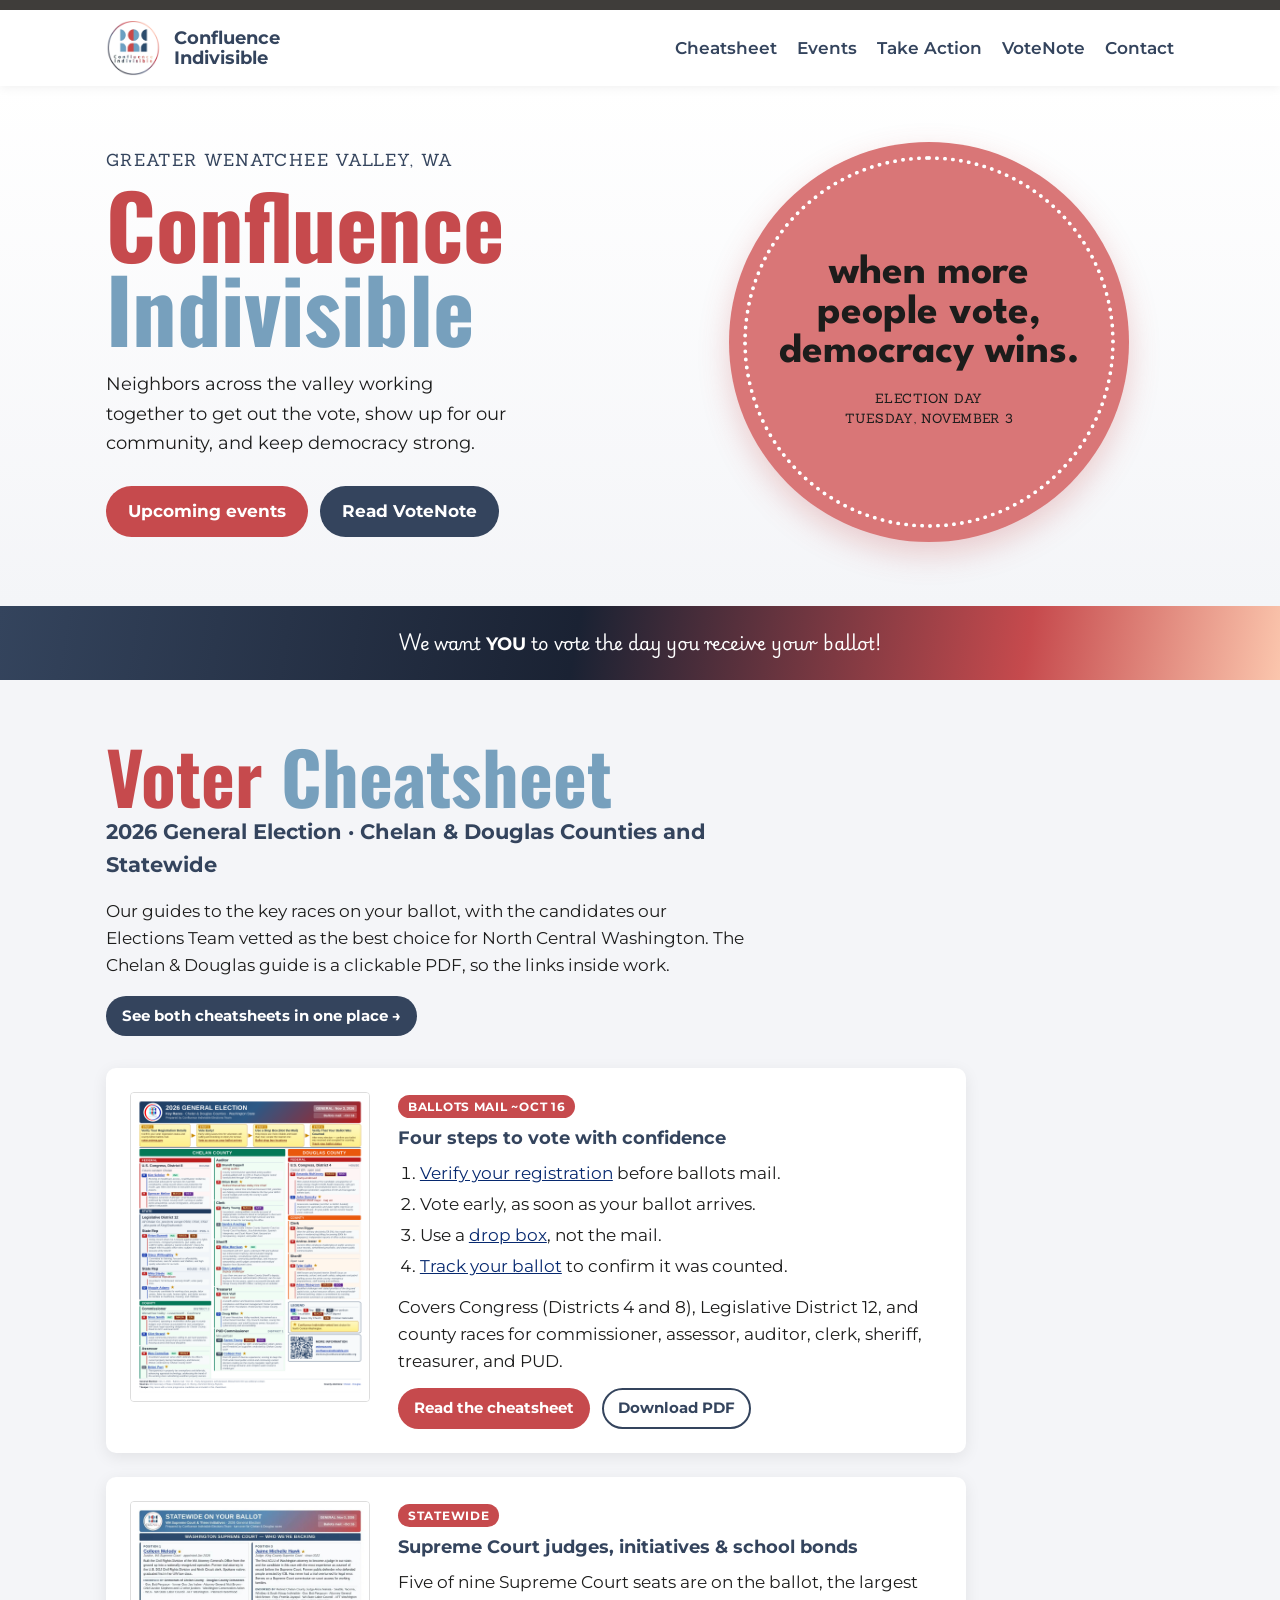
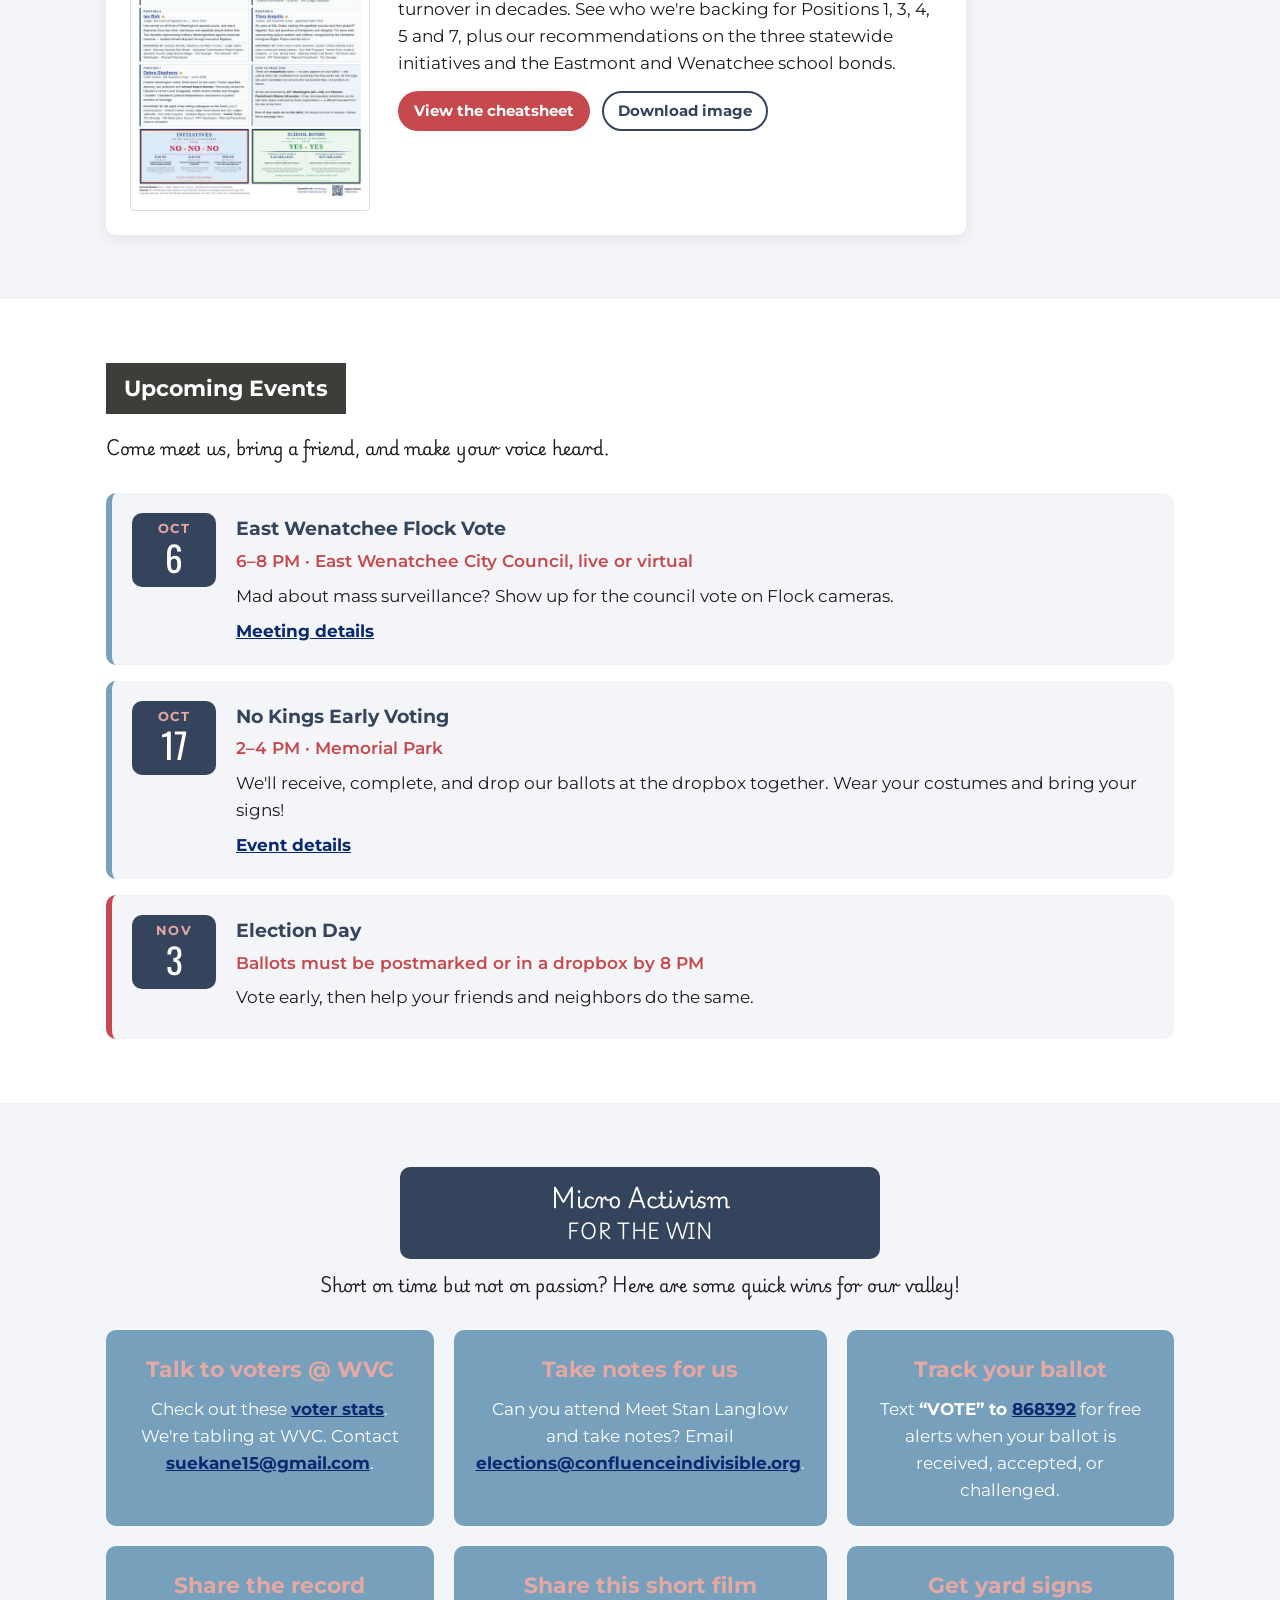
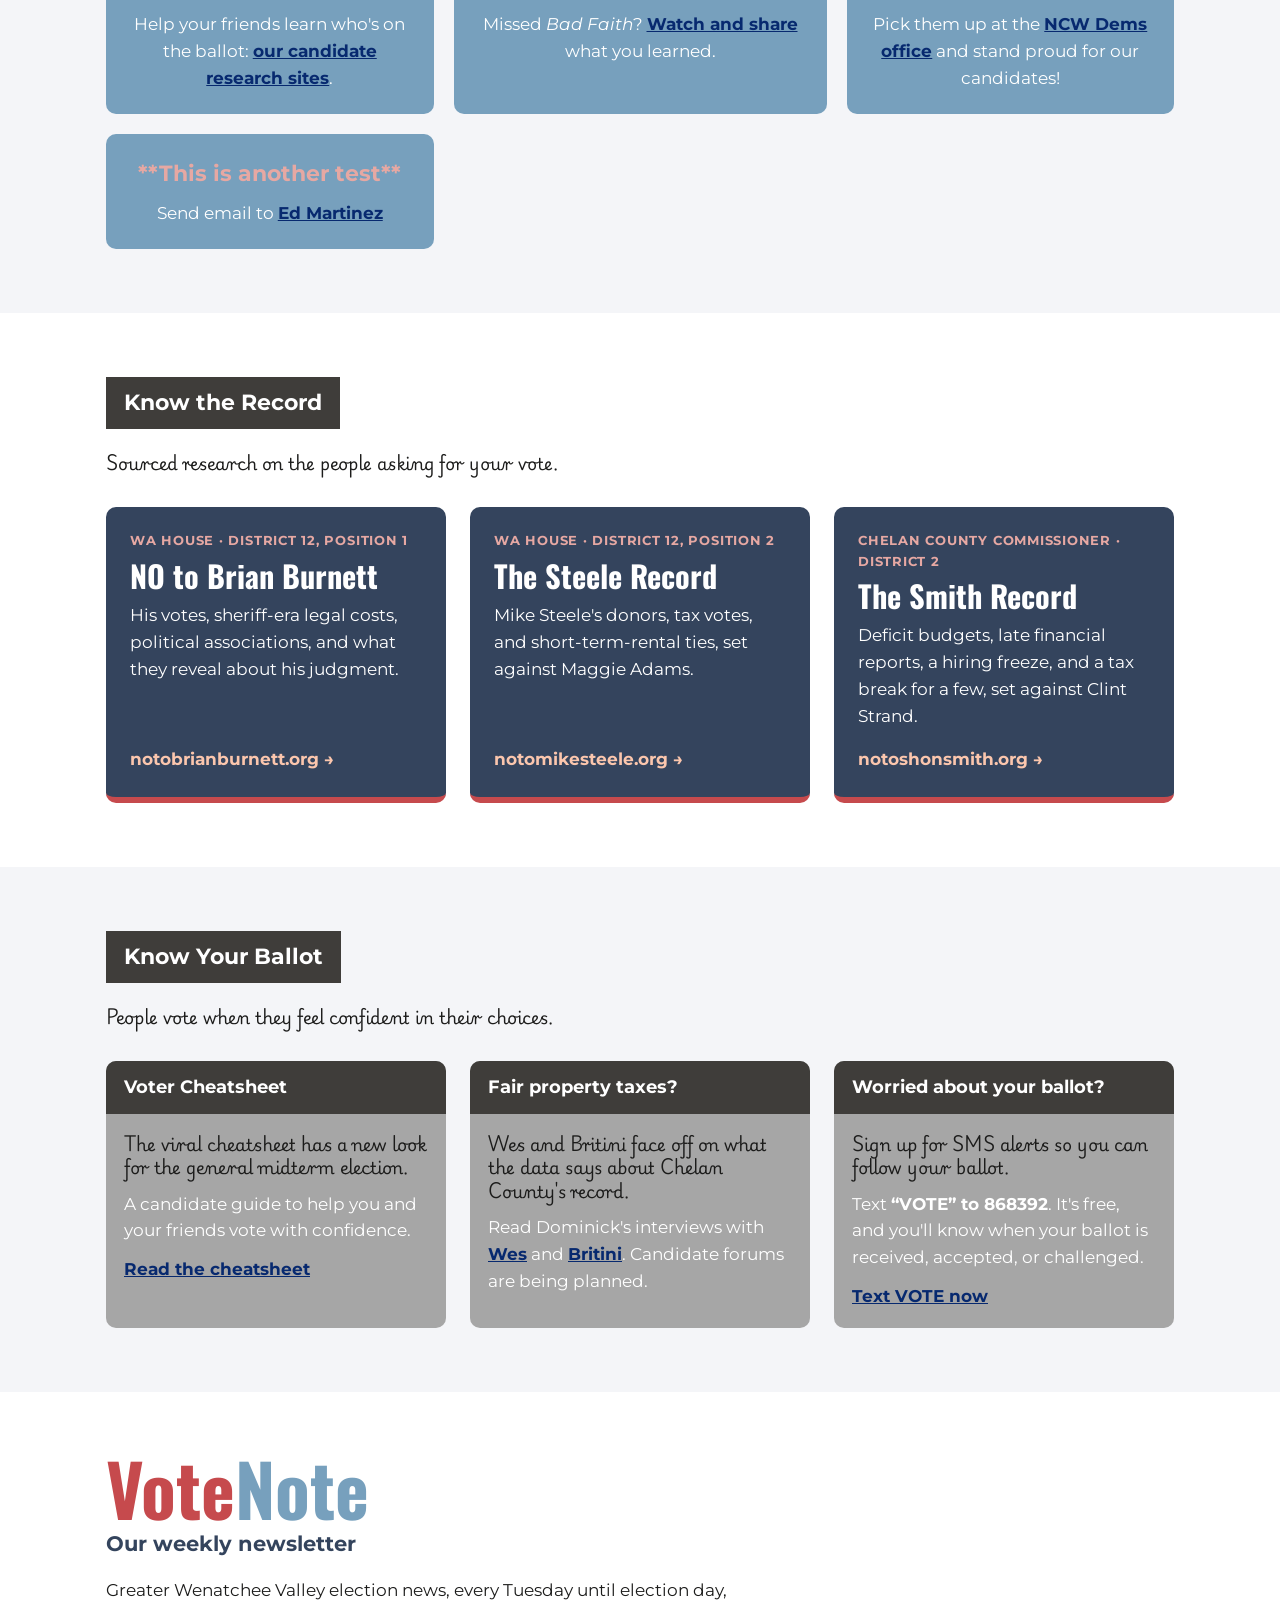
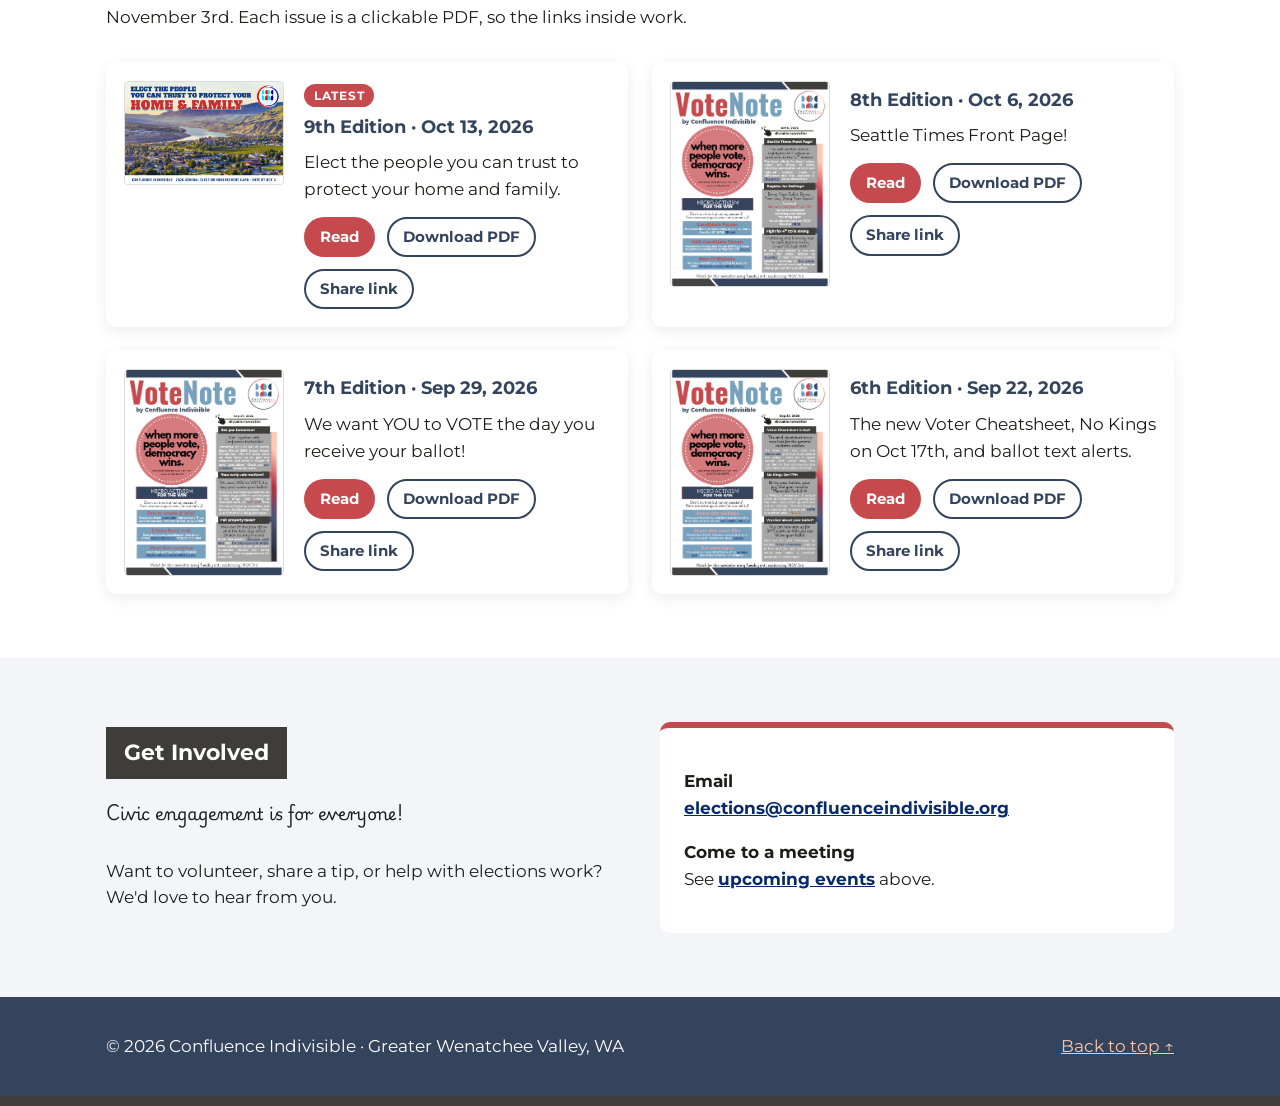
==== index.html @ d2656011 "Admin: update Micro Activism tiles" ====
<!doctype html>
<html lang="en">
<head>
  <meta charset="utf-8">
  <meta name="viewport" content="width=device-width, initial-scale=1">
  <title>Confluence Indivisible | Greater Wenatchee Valley</title>
  <meta name="description" content="Confluence Indivisible: neighbors in the Greater Wenatchee Valley organizing for democracy. Events, quick actions, and the VoteNote newsletter.">
  <link rel="canonical" href="https://confluenceindivisible.org/">
  <meta property="og:type" content="website">
  <meta property="og:site_name" content="Confluence Indivisible">
  <meta property="og:title" content="Confluence Indivisible | Greater Wenatchee Valley">
  <meta property="og:description" content="Neighbors in the Greater Wenatchee Valley organizing for democracy. Events, quick actions, the Voter Cheatsheet, and the VoteNote newsletter.">
  <meta property="og:url" content="https://confluenceindivisible.org/">
  <meta property="og:image" content="https://confluenceindivisible.org/images/og-votenote-edition-9.jpg">
  <meta property="og:image:width" content="1200">
  <meta property="og:image:height" content="630">
  <meta name="twitter:card" content="summary_large_image">
  <link rel="icon" type="image/png" href="images/logo.png">
  <link rel="preconnect" href="https://fonts.googleapis.com">
  <link rel="preconnect" href="https://fonts.gstatic.com" crossorigin>
  <link href="https://fonts.googleapis.com/css2?family=League+Spartan:wght@700&family=Montserrat:wght@400;600;700&family=Oswald:wght@700&family=Playwrite+US+Modern&family=Sanchez&display=swap" rel="stylesheet">
  <link rel="stylesheet" href="css/styles.css">
</head>
<body>
  <a class="skip-link" href="#main">Skip to content</a>

  <header class="site-header">
    <div class="container">
      <a class="brand" href="#top">
        <img src="images/logo.png" alt="Confluence Indivisible logo">
        <span>Confluence<br>Indivisible</span>
      </a>
      <nav class="nav" aria-label="Main">
        <a href="#cheatsheet">Cheatsheet</a>
        <a href="#events">Events</a>
        <a href="#act">Take Action</a>
        <a href="#votenote">VoteNote</a>
        <a href="#contact">Contact</a>
      </nav>
    </div>
  </header>

  <main id="main">
    <!-- Hero -->
    <section class="hero" id="top">
      <div class="container">
        <div>
          <p class="eyebrow">Greater Wenatchee Valley, WA</p>
          <h1 class="org-name"><span class="r">Confluence</span> <span class="b">Indivisible</span></h1>
          <p class="lede">Neighbors across the valley working together to get out the vote, show up for our community, and keep democracy strong.</p>
          <div class="btn-row">
            <a class="btn btn-primary" href="#events">Upcoming events</a>
            <a class="btn btn-secondary" href="#votenote">Read VoteNote</a>
          </div>
        </div>
        <div class="slogan">
          <p>when more people vote, democracy wins.</p>
          <small>Election day<br>Tuesday, November 3</small>
        </div>
      </div>
    </section>

    <div class="band">
      <div class="container">We want <strong>YOU</strong> to vote the day you receive your ballot!</div>
    </div>

    <!-- Voter cheatsheet -->
    <section class="cheatsheet alt" id="cheatsheet">
      <div class="container">
        <div class="newsletter-head">
          <p class="wordmark"><span class="r">Voter</span> <span class="b">Cheatsheet</span></p>
          <p class="byline">2026 General Election · Chelan &amp; Douglas Counties and Statewide</p>
          <p>Our guides to the key races on your ballot, with the candidates our Elections Team vetted as the best choice for North Central Washington. The Chelan &amp; Douglas guide is a clickable PDF, so the links inside work.</p>
          <p><a class="btn btn-secondary btn-sm" href="cheatsheets/index.html">See both cheatsheets in one place &rarr;</a></p>
        </div>
        <div class="issue cheatsheet-card">
          <a href="cheatsheets/index.html#chelan-douglas">
            <img src="images/2026-general-election-cheatsheet.png" alt="2026 General Election cheatsheet for Chelan and Douglas counties">
          </a>
          <div class="issue-body">
            <span class="tag">Ballots mail ~Oct 16</span>
            <h3>Four steps to vote with confidence</h3>
            <ol class="steps">
              <li><a href="https://voter.votewa.gov/">Verify your registration</a> before ballots mail.</li>
              <li>Vote early, as soon as your ballot arrives.</li>
              <li>Use a <a href="https://www.co.chelan.wa.us/elections/pages/ballot-drop-box-locations">drop box</a>, not the mail.</li>
              <li><a href="https://voter.votewa.gov/portal2023/login.aspx">Track your ballot</a> to confirm it was counted.</li>
            </ol>
            <p>Covers Congress (Districts 4 and 8), Legislative District 12, and county races for commissioner, assessor, auditor, clerk, sheriff, treasurer, and PUD.</p>
            <div class="btn-row">
              <a class="btn btn-primary btn-sm" href="cheatsheets/index.html#chelan-douglas">Read the cheatsheet</a>
              <a class="btn btn-outline btn-sm" href="guides/2026-general-election-cheatsheet.pdf" download>Download PDF</a>
            </div>
          </div>
        </div>

        <div class="issue cheatsheet-card">
          <a href="cheatsheets/index.html#statewide">
            <img src="images/2026-general-election-judges-initiatives.jpg" alt="Statewide on your ballot: Washington Supreme Court candidates, three initiatives, and school bonds" loading="lazy">
          </a>
          <div class="issue-body">
            <span class="tag">Statewide</span>
            <h3>Supreme Court judges, initiatives &amp; school bonds</h3>
            <p>Five of nine Supreme Court seats are on the ballot, the largest turnover in decades. See who we're backing for Positions 1, 3, 4, 5 and 7, plus our recommendations on the three statewide initiatives and the Eastmont and Wenatchee school bonds.</p>
            <div class="btn-row">
              <a class="btn btn-primary btn-sm" href="cheatsheets/index.html#statewide">View the cheatsheet</a>
              <a class="btn btn-outline btn-sm" href="images/2026-general-election-judges-initiatives.jpg" download>Download image</a>
            </div>
          </div>
        </div>
      </div>
    </section>

    <!-- Events -->
    <section id="events">
      <div class="container">
        <h2 class="section-title">Upcoming Events</h2>
        <p class="section-intro">Come meet us, bring a friend, and make your voice heard.</p>
        <ul class="events">
          <!-- EVENTS:START (managed by /admin/) -->
          <li data-date="2026-10-06" class="event">
            <div class="date"><span>Oct</span>6</div>
            <div>
              <h3>East Wenatchee Flock Vote</h3>
              <p class="meta">6–8 PM · East Wenatchee City Council, live or virtual</p>
              <p>Mad about mass surveillance? Show up for the council vote on Flock cameras.</p>
              <a href="https://www.eastwenatcheewa.gov/Calendar.aspx?EID=900">Meeting details</a>
            </div>
          </li>
          <li data-date="2026-10-17" class="event">
            <div class="date"><span>Oct</span>17</div>
            <div>
              <h3>No Kings Early Voting</h3>
              <p class="meta">2–4 PM · Memorial Park</p>
              <p>We'll receive, complete, and drop our ballots at the dropbox together. Wear your costumes and bring your signs!</p>
              <a href="https://www.facebook.com/share/1CDAgNomL8/">Event details</a>
            </div>
          </li>
          <li data-date="2026-11-03" class="event highlight">
            <div class="date"><span>Nov</span>3</div>
            <div>
              <h3>Election Day</h3>
              <p class="meta">Ballots must be postmarked or in a dropbox by 8 PM</p>
              <p>Vote early, then help your friends and neighbors do the same.</p>
            </div>
          </li>
          <!-- EVENTS:END -->
        </ul>
      </div>
    </section>

    <!-- Take action -->
    <section class="micro" id="act">
      <div class="container">
        <div class="micro-head">
          <h2>Micro Activism <span>FOR THE WIN</span></h2>
        </div>
        <p class="section-intro">Short on time but not on passion? Here are some quick wins for our valley!</p>
        <div class="tiles">
          <!-- TILES:START (managed by /admin/) -->
          <div class="tile">
            <h3>Talk to voters @ WVC</h3>
            <p>Check out these <a href="https://www.facebook.com/share/p/19bA4Zg5aV/">voter stats</a>. We're tabling at WVC. Contact <a href="mailto:suekane15@gmail.com">suekane15@gmail.com</a>.</p>
          </div>
          <div class="tile">
            <h3>Take notes for us</h3>
            <p>Can you attend Meet Stan Langlow and take notes? Email <a href="mailto:elections@confluenceindivisible.org">elections@confluenceindivisible.org</a>.</p>
          </div>
          <div class="tile">
            <h3>Track your ballot</h3>
            <p>Text <strong>“VOTE” to <a href="sms:868392?body=VOTE">868392</a></strong> for free alerts when your ballot is received, accepted, or challenged.</p>
          </div>
          <div class="tile">
            <h3>Share the record</h3>
            <p>Help your friends learn who's on the ballot: <a href="#records">our candidate research sites</a>.</p>
          </div>
          <div class="tile">
            <h3>Share this short film</h3>
            <p>Missed <em>Bad Faith</em>? <a href="https://youtu.be/Y_2vb-5qjYc">Watch and share</a> what you learned.</p>
          </div>
          <div class="tile">
            <h3>Get yard signs</h3>
            <p>Pick them up at the <a href="https://maps.app.goo.gl/dToKLLHF942YoyGn6">NCW Dems office</a> and stand proud for our candidates!</p>
          </div>
          <div class="tile">
            <h3>**This is another test**</h3>
            <p>Send email to <a href="mailto:edmar1960@gmail.com">Ed Martinez</a></p>
          </div>
          <!-- TILES:END -->
        </div>
      </div>
    </section>

    <!-- Candidate records -->
    <section id="records">
      <div class="container">
        <h2 class="section-title">Know the Record</h2>
        <p class="section-intro">Sourced research on the people asking for your vote.</p>
        <div class="records">
          <a class="record" href="https://notobrianburnett.org/">
            <span class="race">WA House · District 12, Position 1</span>
            <h3>NO to Brian Burnett</h3>
            <p>His votes, sheriff-era legal costs, political associations, and what they reveal about his judgment.</p>
            <span class="url">notobrianburnett.org →</span>
          </a>
          <a class="record" href="https://notomikesteele.org/">
            <span class="race">WA House · District 12, Position 2</span>
            <h3>The Steele Record</h3>
            <p>Mike Steele's donors, tax votes, and short-term-rental ties, set against Maggie Adams.</p>
            <span class="url">notomikesteele.org →</span>
          </a>
          <a class="record" href="https://notoshonsmith.org/">
            <span class="race">Chelan County Commissioner · District 2</span>
            <h3>The Smith Record</h3>
            <p>Deficit budgets, late financial reports, a hiring freeze, and a tax break for a few, set against Clint Strand.</p>
            <span class="url">notoshonsmith.org →</span>
          </a>
        </div>
      </div>
    </section>

    <!-- Voter resources -->
    <section id="resources" class="alt">
      <div class="container">
        <h2 class="section-title">Know Your Ballot</h2>
        <p class="section-intro">People vote when they feel confident in their choices.</p>
        <div class="cards">
          <article class="card">
            <h3>Voter Cheatsheet</h3>
            <div class="card-body">
              <p class="card-lead">The viral cheatsheet has a new look for the general midterm election.</p>
              <p>A candidate guide to help you and your friends vote with confidence.</p>
              <a href="#cheatsheet">Read the cheatsheet</a>
            </div>
          </article>
          <article class="card">
            <h3>Fair property taxes?</h3>
            <div class="card-body">
              <p class="card-lead">Wes and Britini face off on what the data says about Chelan County's record.</p>
              <p>Read Dominick's interviews with <a href="https://dominickb.substack.com/p/chelan-county-assessor-wes-cornelius">Wes</a> and <a href="https://dominickb.substack.com/p/britini-port-wants-the-rich-to-pay">Britini</a>. Candidate forums are being planned.</p>
            </div>
          </article>
          <article class="card">
            <h3>Worried about your ballot?</h3>
            <div class="card-body">
              <p class="card-lead">Sign up for SMS alerts so you can follow your ballot.</p>
              <p>Text <strong>“VOTE” to 868392</strong>. It's free, and you'll know when your ballot is received, accepted, or challenged.</p>
              <a href="sms:868392?body=VOTE">Text VOTE now</a>
            </div>
          </article>
        </div>
      </div>
    </section>

    <!-- VoteNote newsletter -->
    <section class="newsletter" id="votenote">
      <div class="container">
        <div class="newsletter-head">
          <div>
            <p class="wordmark"><span class="r">Vote</span><span class="b">Note</span></p>
            <p class="byline">Our weekly newsletter</p>
            <p>Greater Wenatchee Valley election news, every Tuesday until election day, November 3rd. Each issue is a clickable PDF, so the links inside work.</p>
          </div>
        </div>
        <ul class="issues">
          <!-- ISSUES:START (managed by /admin/) -->
          <li class="issue">
            <a href="newsletters/votenote-edition-9.pdf" target="_blank" rel="noopener">
              <img src="images/votenote-edition-9.png" alt="VoteNote 9th edition cover" loading="lazy">
            </a>
            <div class="issue-body">
              <span class="tag">Latest</span>
              <h3>9th Edition · Oct 13, 2026</h3>
              <p>Elect the people you can trust to protect your home and family.</p>
              <div class="btn-row">
                <a class="btn btn-primary btn-sm" href="newsletters/votenote-edition-9.pdf" target="_blank" rel="noopener">Read</a>
                <a class="btn btn-outline btn-sm" href="newsletters/votenote-edition-9.pdf" download>Download PDF</a>
                <a class="btn btn-outline btn-sm" href="share/votenote-9.html" title="Right-click and copy this link to share on Facebook">Share link</a>
              </div>
            </div>
          </li>
          <li class="issue">
            <a href="newsletters/votenote-edition-8.pdf" target="_blank" rel="noopener">
              <img src="images/votenote-edition-8.png" alt="VoteNote 8th edition cover" loading="lazy">
            </a>
            <div class="issue-body">
              <h3>8th Edition · Oct 6, 2026</h3>
              <p>Seattle Times Front Page!</p>
              <div class="btn-row">
                <a class="btn btn-primary btn-sm" href="newsletters/votenote-edition-8.pdf" target="_blank" rel="noopener">Read</a>
                <a class="btn btn-outline btn-sm" href="newsletters/votenote-edition-8.pdf" download>Download PDF</a>
                <a class="btn btn-outline btn-sm" href="share/votenote-8.html" title="Right-click and copy this link to share on Facebook">Share link</a>
              </div>
            </div>
          </li>
          <li class="issue">
            <a href="newsletters/votenote-edition-7.pdf" target="_blank" rel="noopener">
              <img src="images/votenote-edition-7.png" alt="VoteNote 7th edition cover" loading="lazy">
            </a>
            <div class="issue-body">
              <h3>7th Edition · Sep 29, 2026</h3>
              <p>We want YOU to VOTE the day you receive your ballot!</p>
              <div class="btn-row">
                <a class="btn btn-primary btn-sm" href="newsletters/votenote-edition-7.pdf" target="_blank" rel="noopener">Read</a>
                <a class="btn btn-outline btn-sm" href="newsletters/votenote-edition-7.pdf" download>Download PDF</a>
                <a class="btn btn-outline btn-sm" href="share/votenote-7.html" title="Right-click and copy this link to share on Facebook">Share link</a>
              </div>
            </div>
          </li>
          <li class="issue">
            <a href="newsletters/votenote-edition-6.pdf" target="_blank" rel="noopener">
              <img src="images/votenote-edition-6.png" alt="VoteNote 6th edition cover" loading="lazy">
            </a>
            <div class="issue-body">
              <h3>6th Edition · Sep 22, 2026</h3>
              <p>The new Voter Cheatsheet, No Kings on Oct 17th, and ballot text alerts.</p>
              <div class="btn-row">
                <a class="btn btn-primary btn-sm" href="newsletters/votenote-edition-6.pdf" target="_blank" rel="noopener">Read</a>
                <a class="btn btn-outline btn-sm" href="newsletters/votenote-edition-6.pdf" download>Download PDF</a>
                <a class="btn btn-outline btn-sm" href="share/votenote-6.html" title="Right-click and copy this link to share on Facebook">Share link</a>
              </div>
            </div>
          </li>
<!-- ISSUES:END -->
        </ul>
      </div>
    </section>

    <!-- Contact -->
    <section id="contact" class="alt">
      <div class="container contact">
        <div>
          <h2 class="section-title">Get Involved</h2>
          <p class="section-intro">Civic engagement is for everyone!</p>
          <p>Want to volunteer, share a tip, or help with elections work? We'd love to hear from you.</p>
        </div>
        <div class="contact-box">
          <p><strong>Email</strong><br><a href="mailto:elections@confluenceindivisible.org">elections@confluenceindivisible.org</a></p>
          <p><strong>Come to a meeting</strong><br>See <a href="#events">upcoming events</a> above.</p>
        </div>
      </div>
    </section>
  </main>

  <footer class="site-footer">
    <div class="container">
      <span>&copy; 2026 Confluence Indivisible · Greater Wenatchee Valley, WA</span>
      <a href="#top">Back to top ↑</a>
    </div>
  </footer>
</body>
</html>
---- css/styles.css ----
/* Confluence Indivisible — colors and fonts taken from the VoteNote newsletter */
:root {
  --red: #c64a4d;
  --red-soft: #d97677;
  --blush: #e6a8a3;
  --peach: #fbc6ad;
  --blue: #77a0bd;
  --navy: #34445d;
  --ink: #1c1c1b;
  --charcoal: #3f3d3a;
  --link: #07296f;
  --paper: #ffffff;
  --mist: #f4f5f8;

  --font-display: "Oswald", "Arial Narrow", sans-serif;
  --font-headline: "League Spartan", "Helvetica Neue", Arial, sans-serif;
  --font-body: "Montserrat", "Helvetica Neue", Arial, sans-serif;
  --font-script: "Playwrite US Modern", cursive;

  --max: 1100px;
  --radius: 10px;
}

*, *::before, *::after { box-sizing: border-box; }

html { scroll-behavior: smooth; }

body {
  margin: 0;
  font-family: var(--font-body);
  font-size: 1.05rem;
  line-height: 1.6;
  color: var(--ink);
  background: var(--paper);
}

img { max-width: 100%; display: block; }

a { color: var(--link); }
a:hover { color: var(--red); }

.container {
  width: 100%;
  max-width: var(--max);
  margin: 0 auto;
  padding: 0 16px;
}

.skip-link {
  position: absolute;
  left: -999px;
}
.skip-link:focus {
  left: 16px;
  top: 16px;
  background: var(--paper);
  padding: 8px 12px;
  z-index: 10;
}

/* ---------- Header ---------- */
.site-header {
  background: var(--paper);
  border-top: 10px solid var(--charcoal);
  box-shadow: 0 2px 10px rgb(0 0 0 / 0.06);
  position: sticky;
  top: 0;
  z-index: 5;
}

.site-header .container {
  display: flex;
  align-items: center;
  justify-content: space-between;
  gap: 16px;
  padding-top: 10px;
  padding-bottom: 10px;
}

.brand {
  display: flex;
  align-items: center;
  gap: 12px;
  text-decoration: none;
  color: var(--navy);
  font-weight: 700;
  font-size: 1.15rem;
  line-height: 1.1;
}
.brand img { width: 56px; height: 56px; }

.nav {
  display: flex;
  flex-wrap: wrap;
  gap: 4px 20px;
}
.nav a {
  color: var(--navy);
  text-decoration: none;
  font-weight: 600;
}
.nav a:hover { color: var(--red); }

/* ---------- Hero ---------- */
.hero {
  padding: 56px 0 64px;
  background:
    linear-gradient(180deg, var(--paper) 0%, var(--mist) 100%);
}

.hero .container {
  display: grid;
  grid-template-columns: 1.1fr 1fr;
  gap: 40px;
  align-items: center;
}

.eyebrow {
  font-family: "Sanchez", Georgia, serif;
  text-transform: uppercase;
  letter-spacing: 0.08em;
  color: var(--navy);
  margin: 0 0 8px;
}

.org-name {
  font-family: var(--font-display);
  font-weight: 700;
  font-size: clamp(3rem, 8vw, 5.5rem);
  line-height: 0.95;
  margin: 0 0 20px;
}
.org-name span { display: block; }

.r { color: var(--red); }
.b { color: var(--blue); }

.wordmark {
  font-family: var(--font-display);
  font-weight: 700;
  font-size: clamp(3rem, 8vw, 4.5rem);
  line-height: 0.9;
  margin: 0;
}

.byline {
  color: var(--navy);
  font-weight: 700;
  font-size: 1.3rem;
  margin: 6px 0 12px;
}

.lede {
  font-size: 1.15rem;
  max-width: 34ch;
  margin: 0 0 28px;
}

.btn {
  display: inline-block;
  padding: 12px 22px;
  border-radius: 999px;
  font-weight: 700;
  text-decoration: none;
  transition: transform 0.15s ease, background 0.15s ease;
}
.btn:hover { transform: translateY(-2px); }
.btn-primary { background: var(--red); color: #fff; }
.btn-primary:hover { background: #a93b3e; color: #fff; }
.btn-secondary { background: var(--navy); color: #fff; }
.btn-secondary:hover { background: #26324a; color: #fff; }
.btn-row { display: flex; flex-wrap: wrap; gap: 12px; }

.slogan {
  justify-self: center;
  width: min(100%, 400px);
  aspect-ratio: 1;
  border-radius: 50%;
  background: var(--red-soft);
  outline: 4px dotted #fff;
  outline-offset: -18px;
  display: flex;
  flex-direction: column;
  align-items: center;
  justify-content: center;
  text-align: center;
  padding: 48px;
  box-shadow: 0 12px 30px rgb(198 74 77 / 0.25);
}
.slogan p {
  font-family: var(--font-headline);
  font-weight: 700;
  font-size: clamp(1.8rem, 5vw, 2.6rem);
  line-height: 0.95;
  margin: 0 0 16px;
  color: var(--ink);
}
.slogan small {
  font-family: "Sanchez", Georgia, serif;
  font-size: 0.8rem;
  letter-spacing: 0.05em;
  text-transform: uppercase;
}

/* ---------- Countdown band ---------- */
.band {
  background: linear-gradient(100deg, var(--navy) 0%, #1a2233 45%, var(--red) 80%, var(--peach) 100%);
  color: #fff;
  padding: 22px 0;
  text-align: center;
  font-family: var(--font-script);
  font-size: 1.1rem;
}
.band strong { font-family: var(--font-body); }

/* ---------- Sections ---------- */
section { padding: 64px 0; }

.section-title {
  display: inline-block;
  background: var(--charcoal);
  color: #fff;
  font-weight: 700;
  font-size: 1.4rem;
  padding: 8px 18px;
  margin: 0 0 8px;
}
.section-intro {
  font-family: var(--font-script);
  margin: 12px 0 32px;
}

.cards {
  display: grid;
  grid-template-columns: repeat(3, 1fr);
  gap: 24px;
}

.card {
  background: #a6a6a6;
  color: #fff;
  border-radius: var(--radius);
  overflow: hidden;
  display: flex;
  flex-direction: column;
}
.card h3 {
  background: var(--charcoal);
  margin: 0;
  padding: 12px 18px;
  font-size: 1.1rem;
}
.card .card-body { padding: 18px; flex: 1; }
.card .card-lead {
  font-family: var(--font-script);
  font-size: 1.05rem;
  line-height: 1.4;
  color: var(--ink);
  margin: 0 0 12px;
}
.card p { margin: 0 0 12px; }
.card a { color: var(--link); font-weight: 700; }

/* Micro activism */
.micro {
  background: var(--mist);
}
.micro-head {
  background: var(--navy);
  color: #fff;
  text-align: center;
  padding: 14px;
  border-radius: var(--radius);
  max-width: 480px;
  margin: 0 auto;
}
.micro-head h2 {
  margin: 0;
  font-weight: 400;
  font-family: var(--font-script);
  font-size: 1.4rem;
}
.micro-head span { display: block; font-weight: 700; font-size: 1.1rem; letter-spacing: 0.04em; }
.micro .section-intro { text-align: center; }

.tile {
  background: var(--blue);
  color: #fff;
  border-radius: var(--radius);
  padding: 22px;
  text-align: center;
}
.tile h3 {
  color: var(--blush);
  margin: 0 0 8px;
  font-size: 1.4rem;
}
.tile p { margin: 0; }
.tile a { color: var(--link); font-weight: 700; }

.tiles {
  display: grid;
  grid-template-columns: repeat(3, 1fr);
  gap: 20px;
}

/* Events */
.events {
  list-style: none;
  margin: 0;
  padding: 0;
  display: grid;
  gap: 16px;
}
.event {
  display: grid;
  grid-template-columns: 84px 1fr;
  gap: 20px;
  align-items: start;
  padding: 20px;
  border-radius: var(--radius);
  background: var(--mist);
  border-left: 6px solid var(--blue);
}
.event.highlight { border-left-color: var(--red); }
.event h3 { margin: 0 0 4px; color: var(--navy); font-size: 1.2rem; }
.event p { margin: 0 0 8px; }
.event .meta { font-weight: 600; color: var(--red); }
.event a { font-weight: 700; }
.date {
  background: var(--navy);
  color: #fff;
  border-radius: var(--radius);
  text-align: center;
  font-family: var(--font-display);
  font-size: 2.2rem;
  line-height: 1;
  padding: 10px 0 12px;
}
.date span {
  display: block;
  font-family: var(--font-body);
  font-size: 0.8rem;
  font-weight: 700;
  letter-spacing: 0.1em;
  text-transform: uppercase;
  margin-bottom: 4px;
  color: var(--blush);
}

.alt { background: var(--mist); }
.alt .contact-box { background: var(--paper); }

/* Candidate records */
.records {
  display: grid;
  grid-template-columns: repeat(3, 1fr);
  gap: 24px;
}
.record {
  display: flex;
  flex-direction: column;
  padding: 24px;
  border-radius: var(--radius);
  background: var(--navy);
  color: #fff;
  text-decoration: none;
  border-bottom: 6px solid var(--red);
  transition: transform 0.15s ease, box-shadow 0.15s ease;
}
.record:hover {
  color: #fff;
  transform: translateY(-3px);
  box-shadow: 0 10px 24px rgb(52 68 93 / 0.3);
}
.record .race {
  font-size: 0.8rem;
  font-weight: 700;
  letter-spacing: 0.06em;
  text-transform: uppercase;
  color: var(--blush);
}
.record h3 {
  font-family: var(--font-display);
  font-size: 1.9rem;
  line-height: 1.05;
  margin: 8px 0 10px;
}
.record p { margin: 0 0 16px; flex: 1; }
.record .url { font-weight: 700; color: var(--peach); }

/* VoteNote newsletter */
.newsletter { background: var(--paper); }
.newsletter-head { max-width: 640px; margin-bottom: 32px; }
.issues {
  list-style: none;
  margin: 0;
  padding: 0;
  display: grid;
  grid-template-columns: repeat(2, 1fr);
  gap: 24px;
}
.issue {
  background: var(--paper);
  border-radius: var(--radius);
  box-shadow: 0 4px 16px rgb(0 0 0 / 0.08);
  display: grid;
  grid-template-columns: 160px 1fr;
  gap: 20px;
  padding: 18px;
  align-items: start;
}
.issue img {
  border: 1px solid #ddd;
  border-radius: 4px;
  transition: transform 0.15s ease;
}
.issue a:hover img { transform: scale(1.03); }
.issue h3 { margin: 4px 0 8px; color: var(--navy); font-size: 1.15rem; }
.issue p { margin: 0 0 14px; }
.tag {
  display: inline-block;
  background: var(--red);
  color: #fff;
  font-size: 0.75rem;
  font-weight: 700;
  letter-spacing: 0.06em;
  text-transform: uppercase;
  padding: 2px 10px;
  border-radius: 999px;
}
.btn-sm { padding: 8px 16px; font-size: 0.95rem; }
.btn-outline { border: 2px solid var(--navy); color: var(--navy); padding: 6px 14px; }
.btn-outline:hover { background: var(--navy); color: #fff; }

/* Voter cheatsheet */
.cheatsheet-card { grid-template-columns: 240px 1fr; gap: 28px; padding: 24px; max-width: 860px; }
.cheatsheet-card + .cheatsheet-card { margin-top: 24px; }
.steps { margin: 0 0 14px; padding-left: 1.3em; }
.steps li { margin-bottom: 4px; }

/* Contact */
.contact {
  display: grid;
  grid-template-columns: 1fr 1fr;
  gap: 40px;
  align-items: center;
}
.contact-box {
  background: var(--mist);
  border-radius: var(--radius);
  padding: 24px;
  border-top: 6px solid var(--red);
}
.contact-box a { font-weight: 700; overflow-wrap: anywhere; }

/* ---------- Footer ---------- */
.site-footer {
  background: var(--navy);
  color: #fff;
  padding: 36px 0;
  border-bottom: 10px solid var(--charcoal);
}
.site-footer .container {
  display: flex;
  flex-wrap: wrap;
  justify-content: space-between;
  gap: 16px;
  align-items: center;
}
.site-footer a { color: var(--peach); }

/* ---------- Responsive ---------- */
@media (max-width: 860px) {
  .hero .container,
  .contact,
  .issues { grid-template-columns: 1fr; }
  .cards,
  .tiles,
  .records { grid-template-columns: 1fr; }
  .slogan { width: min(100%, 320px); padding: 36px; }
}

@media (max-width: 600px) {
  .site-header { position: static; }
  .site-header .container { flex-direction: column; }
  .nav { justify-content: center; }
  section { padding: 48px 0; }
  .event { grid-template-columns: 64px 1fr; gap: 14px; padding: 16px; }
  .date { font-size: 1.8rem; }
  .issue { grid-template-columns: 110px 1fr; gap: 14px; }
  .cheatsheet-card { grid-template-columns: 1fr; padding: 18px; }
  .cheatsheet-card img { max-width: 260px; margin: 0 auto; }
}

/* Cheatsheet viewer (cheatsheets/index.html). CSS-only selector, no JavaScript.
   The .viewer-anchor spans are position:fixed, so choosing a cheatsheet never scrolls or jumps the page.
   Chelan & Douglas is the default; #statewide flips the panes. To add one: add an anchor, a nav link and a pane,
   then copy the #statewide rules below for it. */
.cheatsheet-page { padding: 32px 0 64px; }
.cheatsheet-page .page-head { margin-bottom: 20px; }
.cheatsheet-page .wordmark { font-size: clamp(2.2rem, 5vw, 3.4rem); margin-bottom: 4px; }
.cheatsheet-page .byline { margin-bottom: 0; }
.viewer-anchor { position: fixed; top: 0; left: 0; width: 0; height: 0; overflow: hidden; }
.viewer { display: grid; grid-template-columns: 230px minmax(0, 1fr); gap: 24px; align-items: start; }

.viewer-nav {
  position: sticky; top: 96px;
  background: var(--paper);
  border-radius: var(--radius);
  box-shadow: 0 4px 16px rgb(0 0 0 / 0.08);
  overflow: hidden;
}
.viewer-nav a {
  display: flex; align-items: center; gap: 12px;
  padding: 12px 14px;
  color: var(--navy); text-decoration: none;
  border-left: 4px solid transparent;
}
.viewer-nav a + a { border-top: 1px solid var(--mist); }
.viewer-nav a:hover, .viewer-nav a:focus-visible { background: var(--mist); }
.viewer-nav img {
  width: 44px; height: 57px; flex: none;
  object-fit: cover; object-position: top;
  border: 1px solid #ddd; border-radius: 4px;
}
.viewer-nav strong { display: block; line-height: 1.25; }
.viewer-nav small { display: block; color: #55606f; line-height: 1.3; }
/* the selected entry (Chelan & Douglas unless #statewide is chosen) */
.viewer-nav .nav-chelan { background: var(--mist); border-left-color: var(--red); font-weight: 700; }
#statewide:target ~ .viewer .nav-chelan { background: transparent; border-left-color: transparent; font-weight: 400; }
#statewide:target ~ .viewer .nav-statewide { background: var(--mist); border-left-color: var(--red); font-weight: 700; }

.viewer-pane {
  background: var(--paper);
  border-radius: var(--radius);
  box-shadow: 0 4px 16px rgb(0 0 0 / 0.08);
  padding: 16px;
}
.pane-statewide { display: none; }
#statewide:target ~ .viewer .pane-chelan { display: none; }
#statewide:target ~ .viewer .pane-statewide { display: block; }

.sheet-bar { display: flex; flex-wrap: wrap; align-items: center; justify-content: space-between; gap: 12px 20px; margin-bottom: 14px; }
.sheet-bar h2 { margin: 4px 0 0; color: var(--navy); font-size: 1.35rem; line-height: 1.2; }
.sheet { display: block; border: 1px solid #ddd; border-radius: 4px; overflow: hidden; }
.sheet img { display: block; width: 100%; height: auto; }
.sheet-hint { margin: 10px 0 0; color: #55606f; font-size: 0.9rem; }

@media (max-width: 800px) {
  .viewer { grid-template-columns: 1fr; gap: 14px; }
  .viewer-nav { position: static; display: flex; }
  .viewer-nav a { flex: 1 1 50%; padding: 10px 12px; }
  .viewer-nav a + a { border-top: none; border-left-color: transparent; }
  .viewer-nav img { display: none; }
  .viewer-pane { padding: 10px; }
}
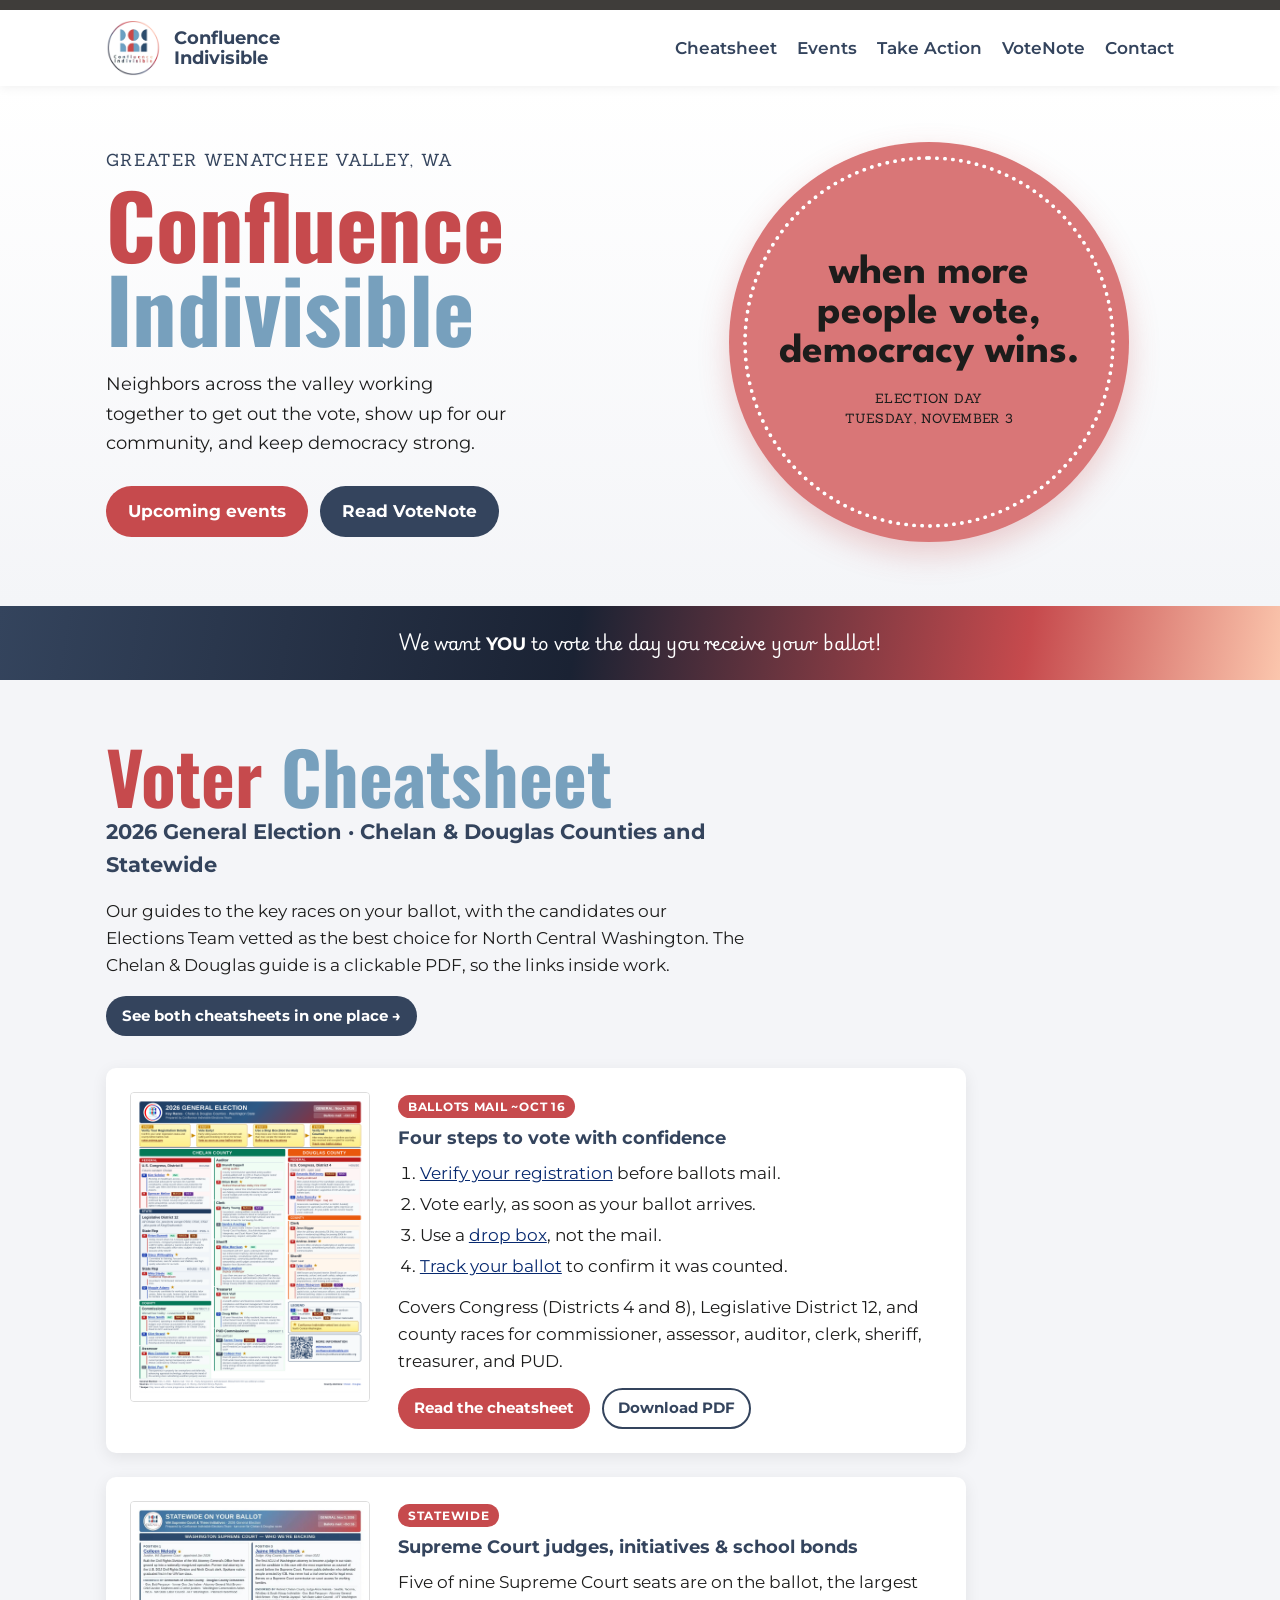
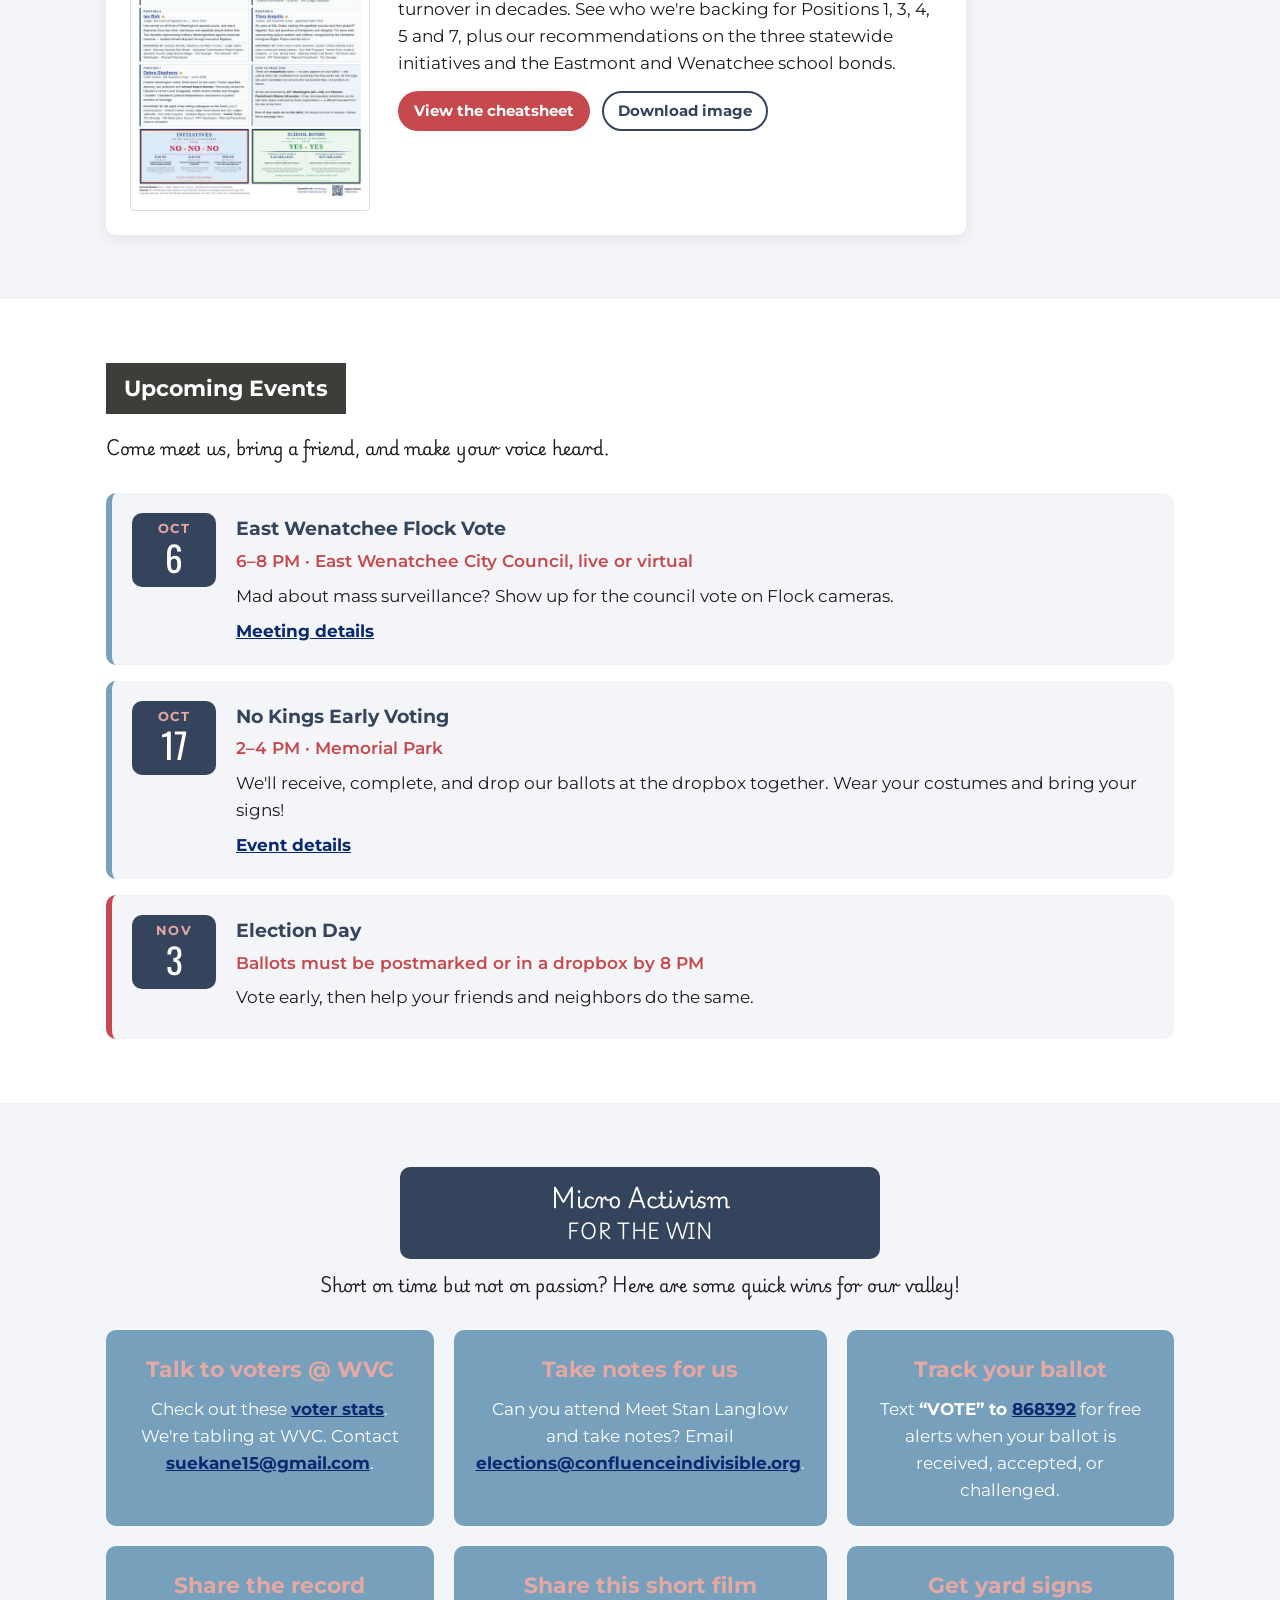
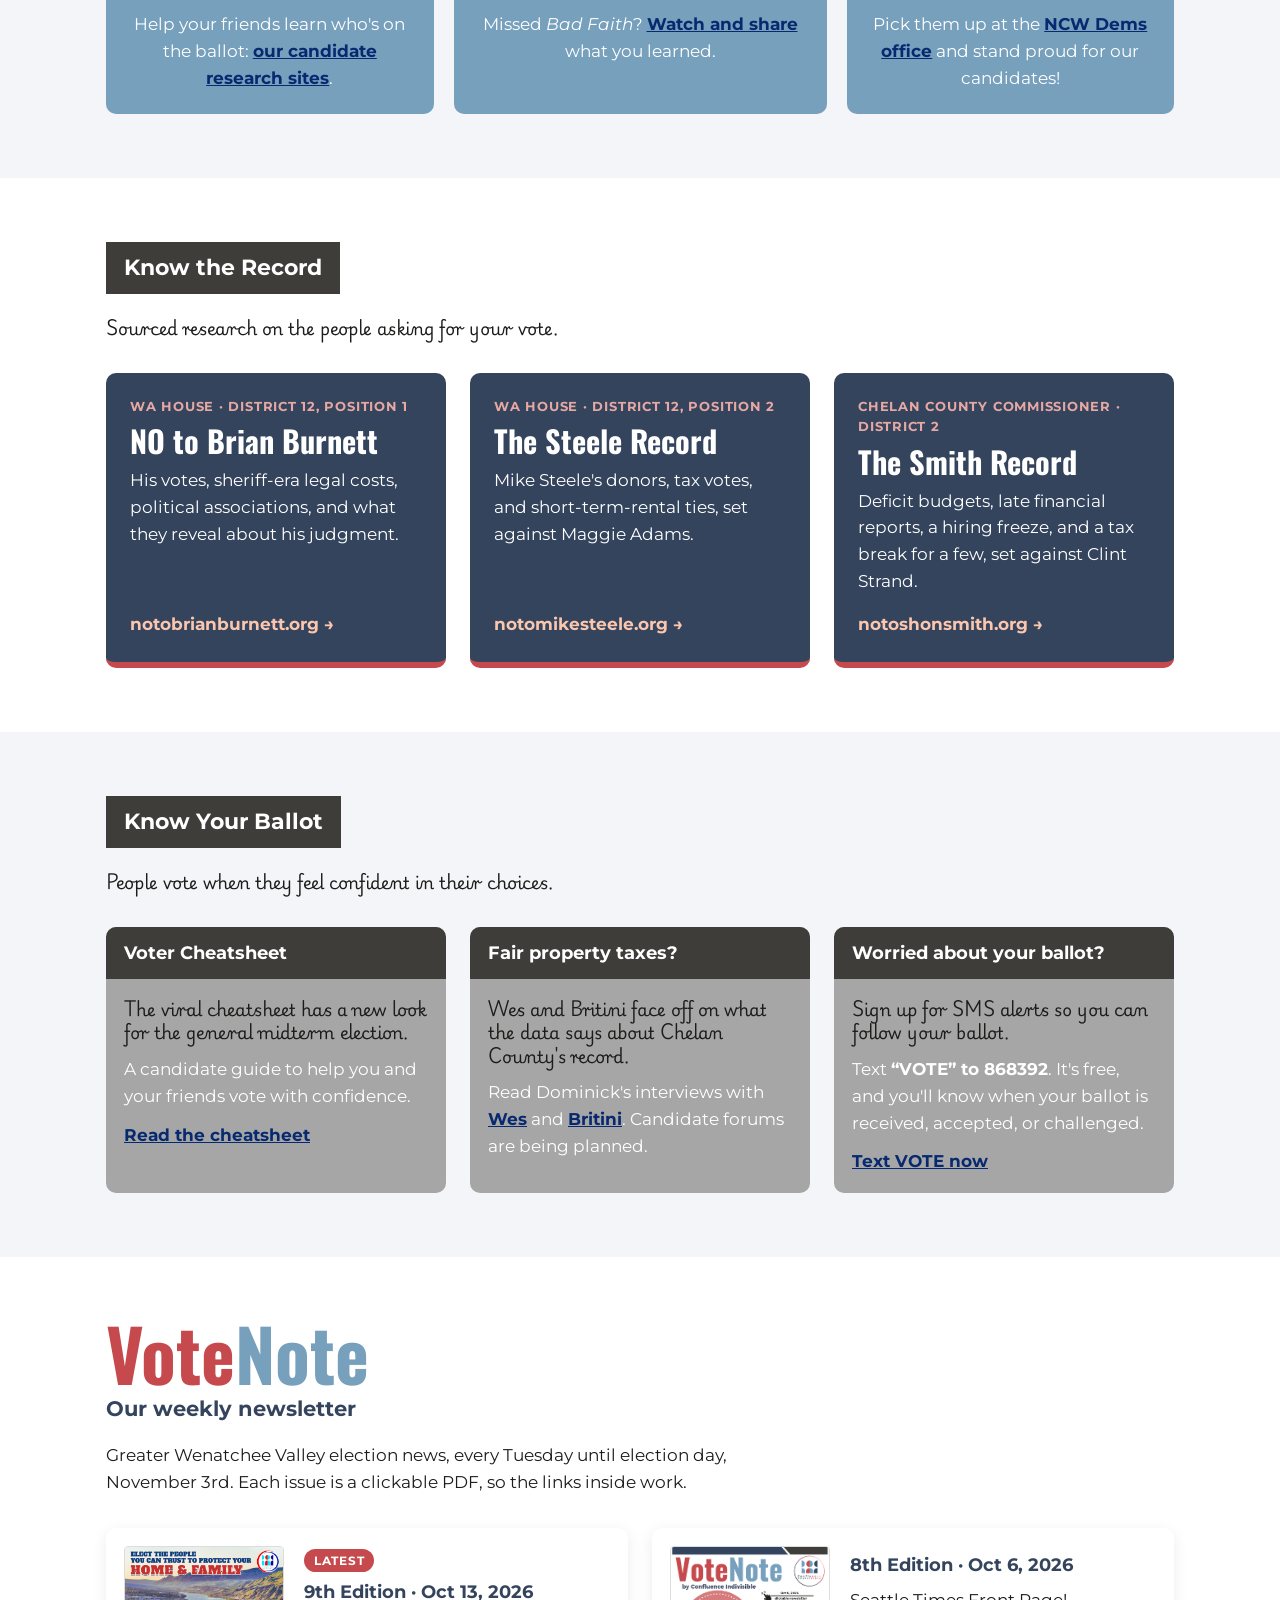
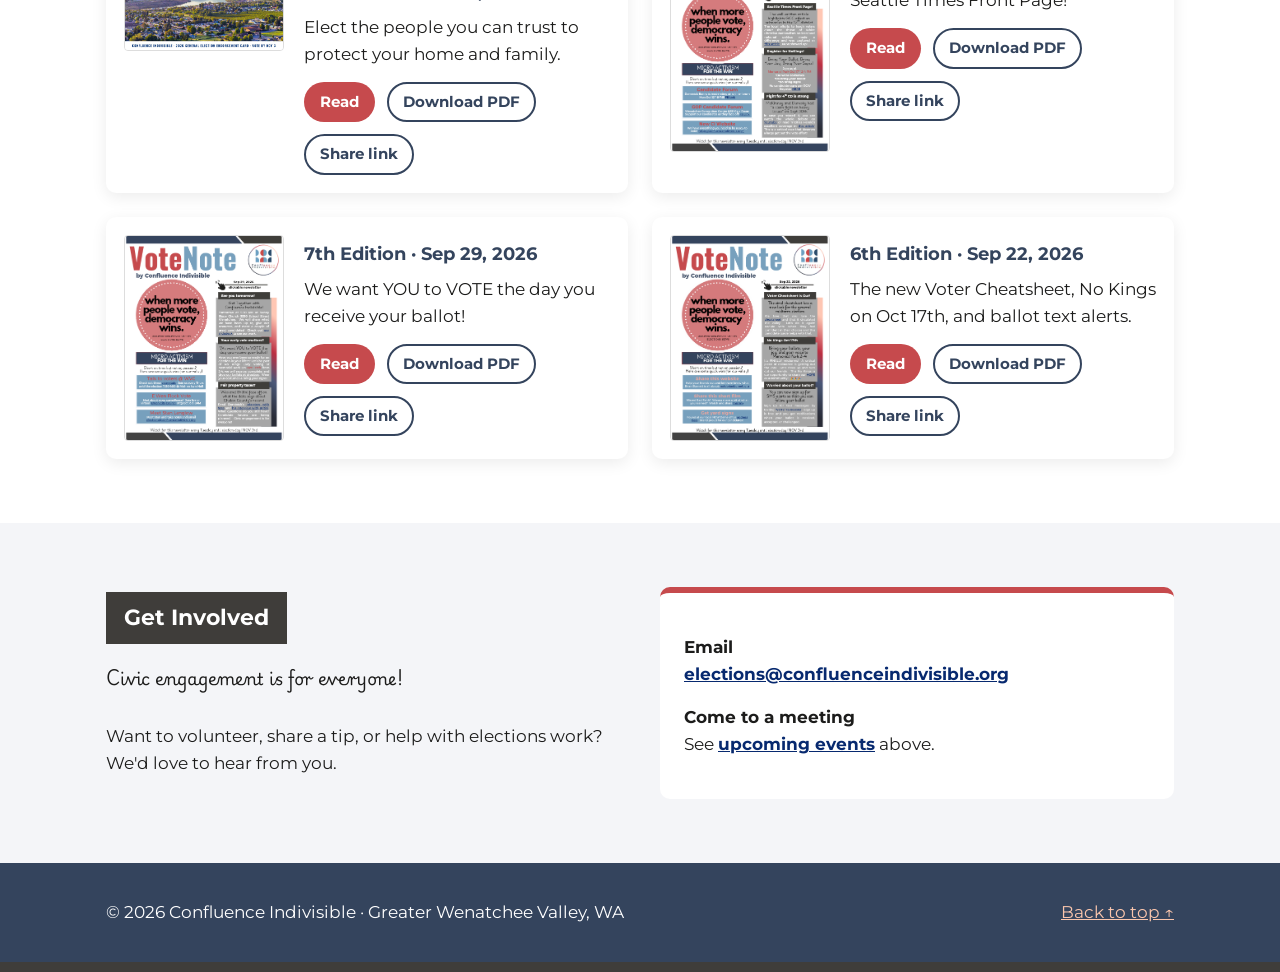
==== commit b73f7357: "Admin: update Micro Activism tiles" ====
--- a/index.html
+++ b/index.html
@@ -182,10 +182,6 @@
             <h3>Get yard signs</h3>
             <p>Pick them up at the <a href="https://maps.app.goo.gl/dToKLLHF942YoyGn6">NCW Dems office</a> and stand proud for our candidates!</p>
           </div>
-          <div class="tile">
-            <h3>**This is another test**</h3>
-            <p>Send email to <a href="mailto:edmar1960@gmail.com">Ed Martinez</a></p>
-          </div>
           <!-- TILES:END -->
         </div>
       </div>
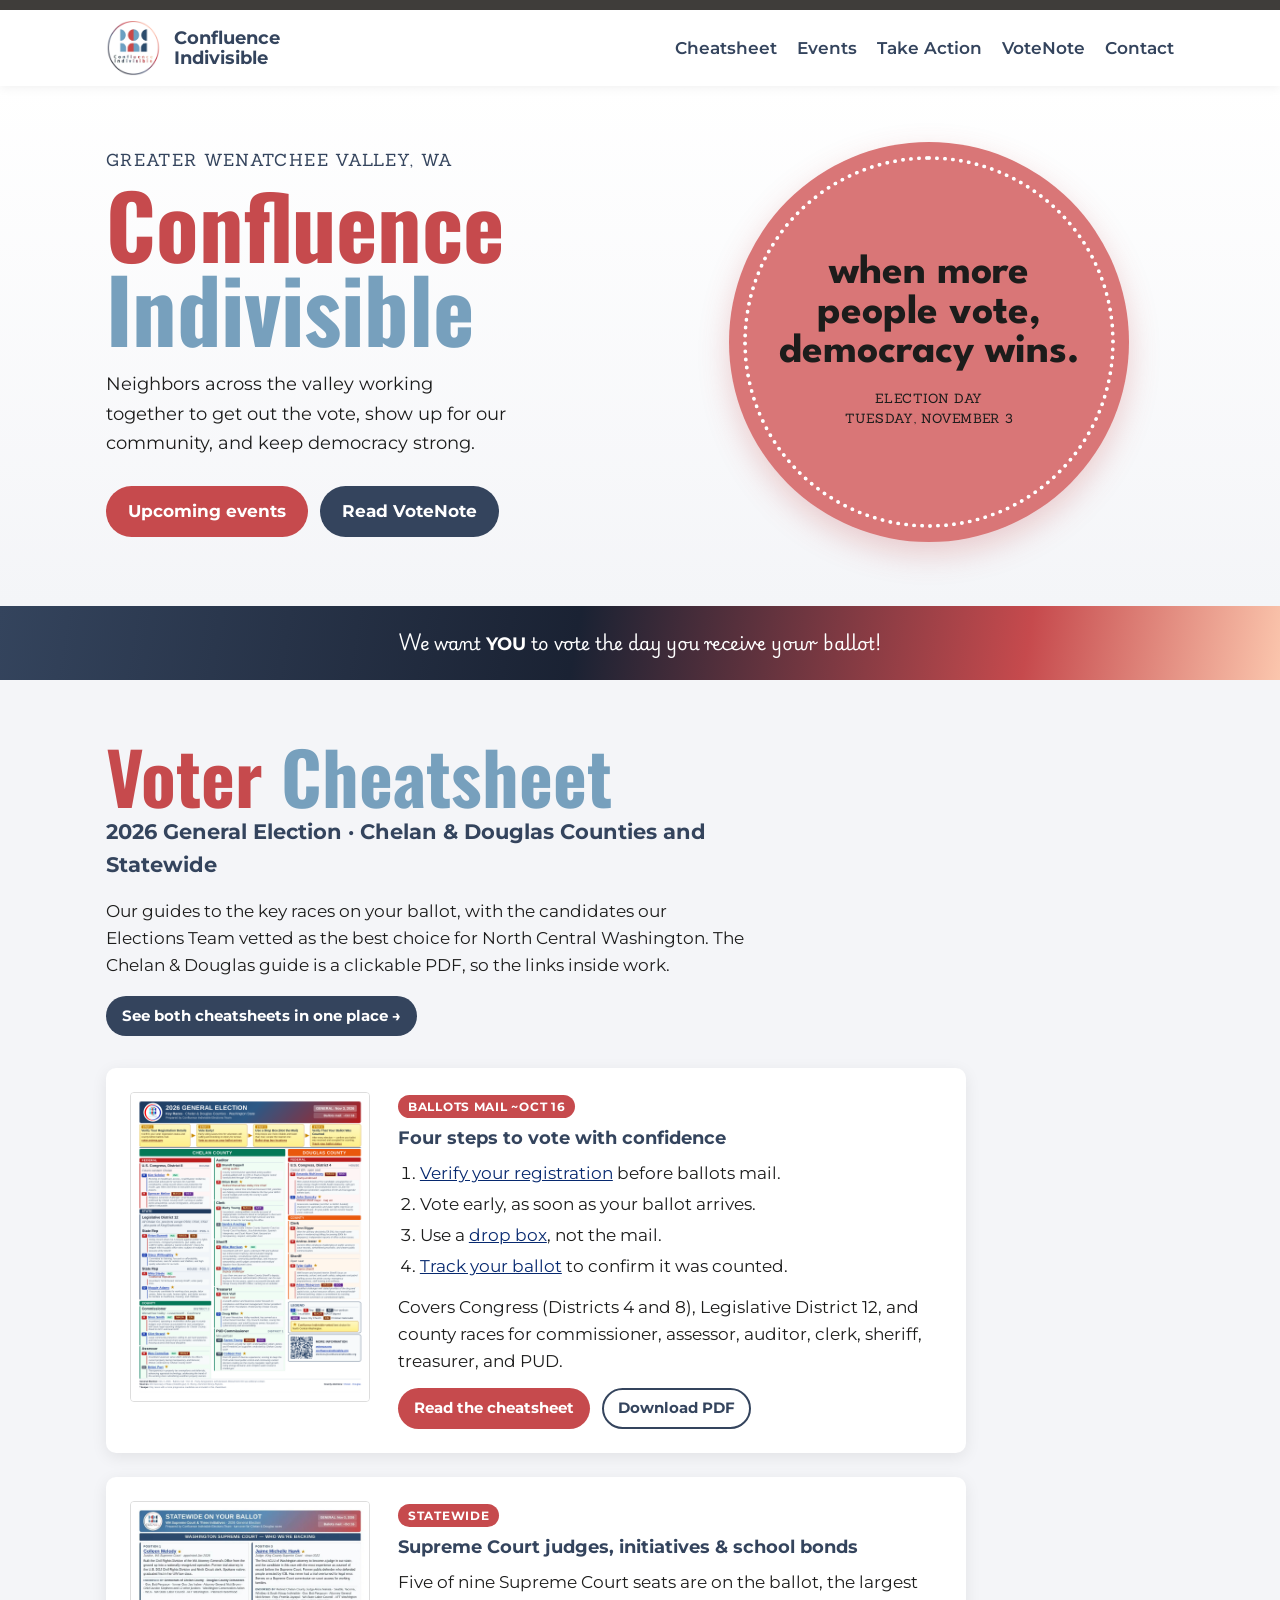
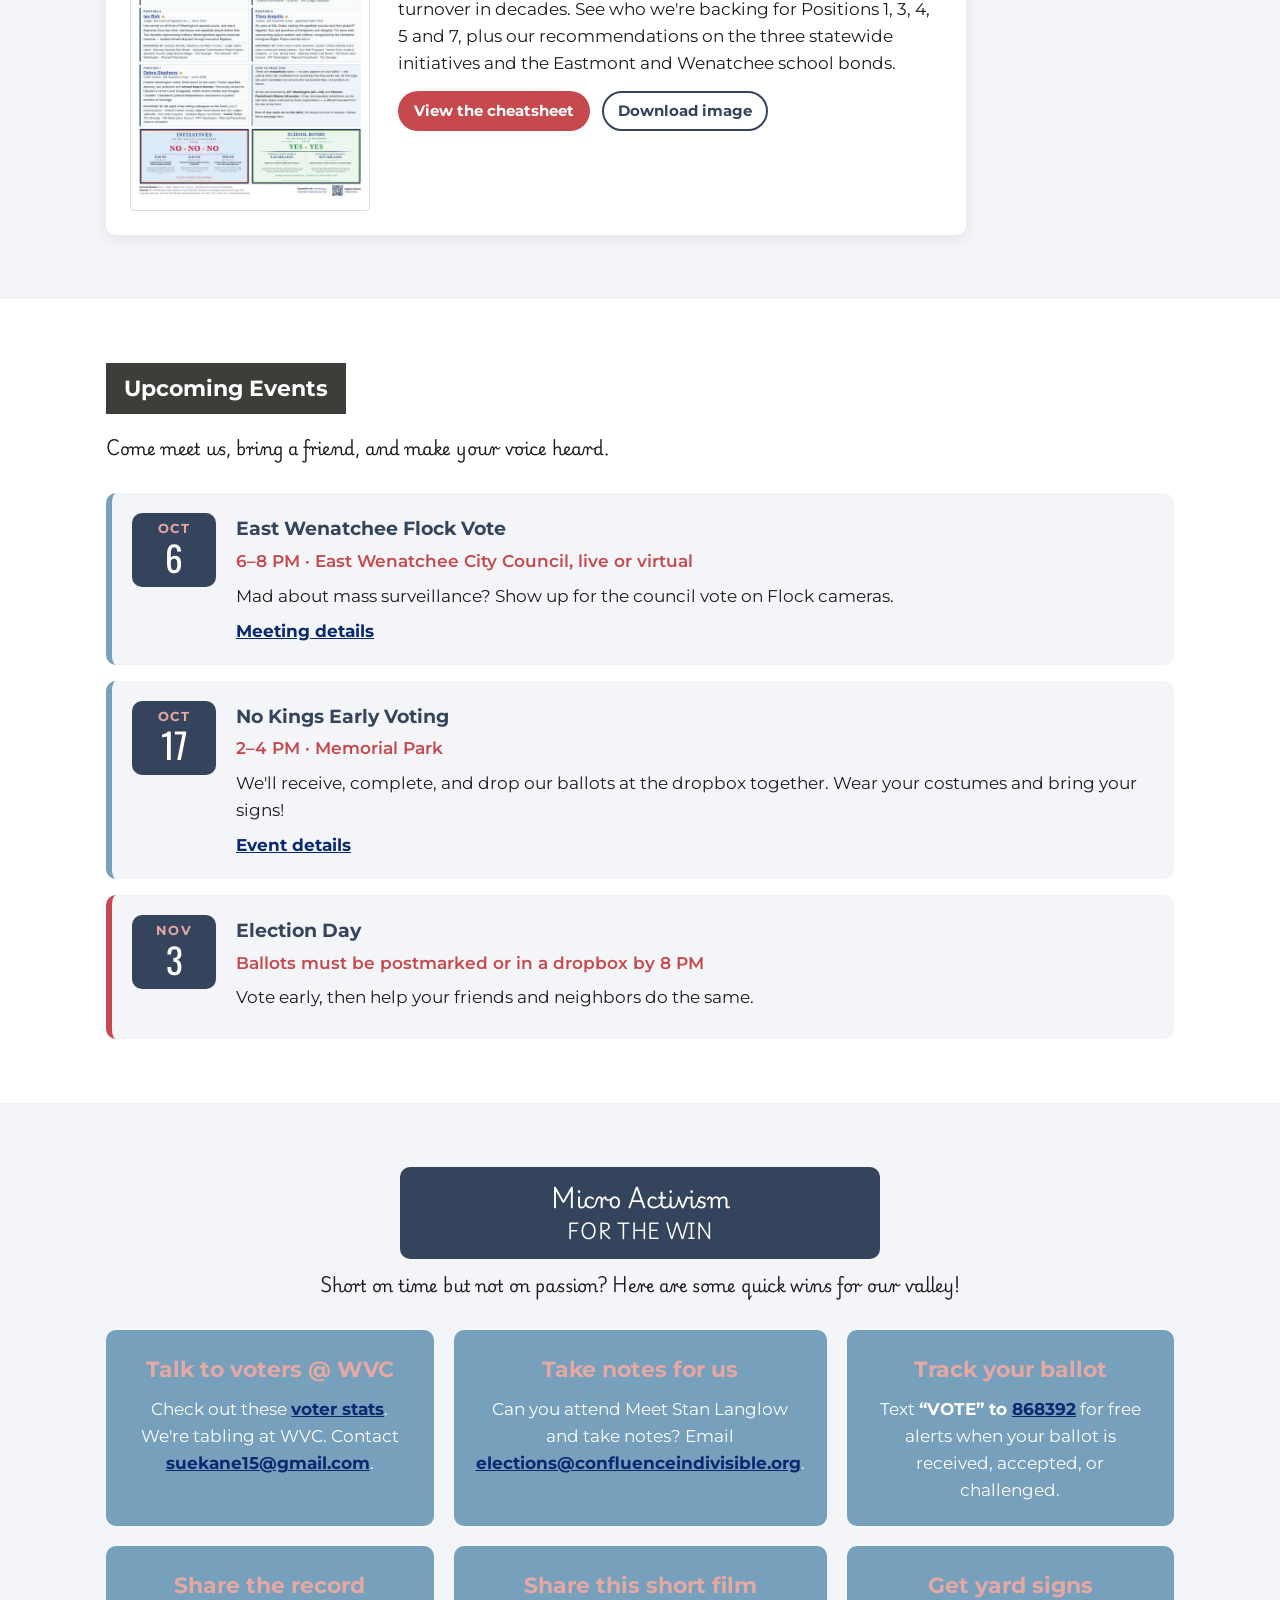
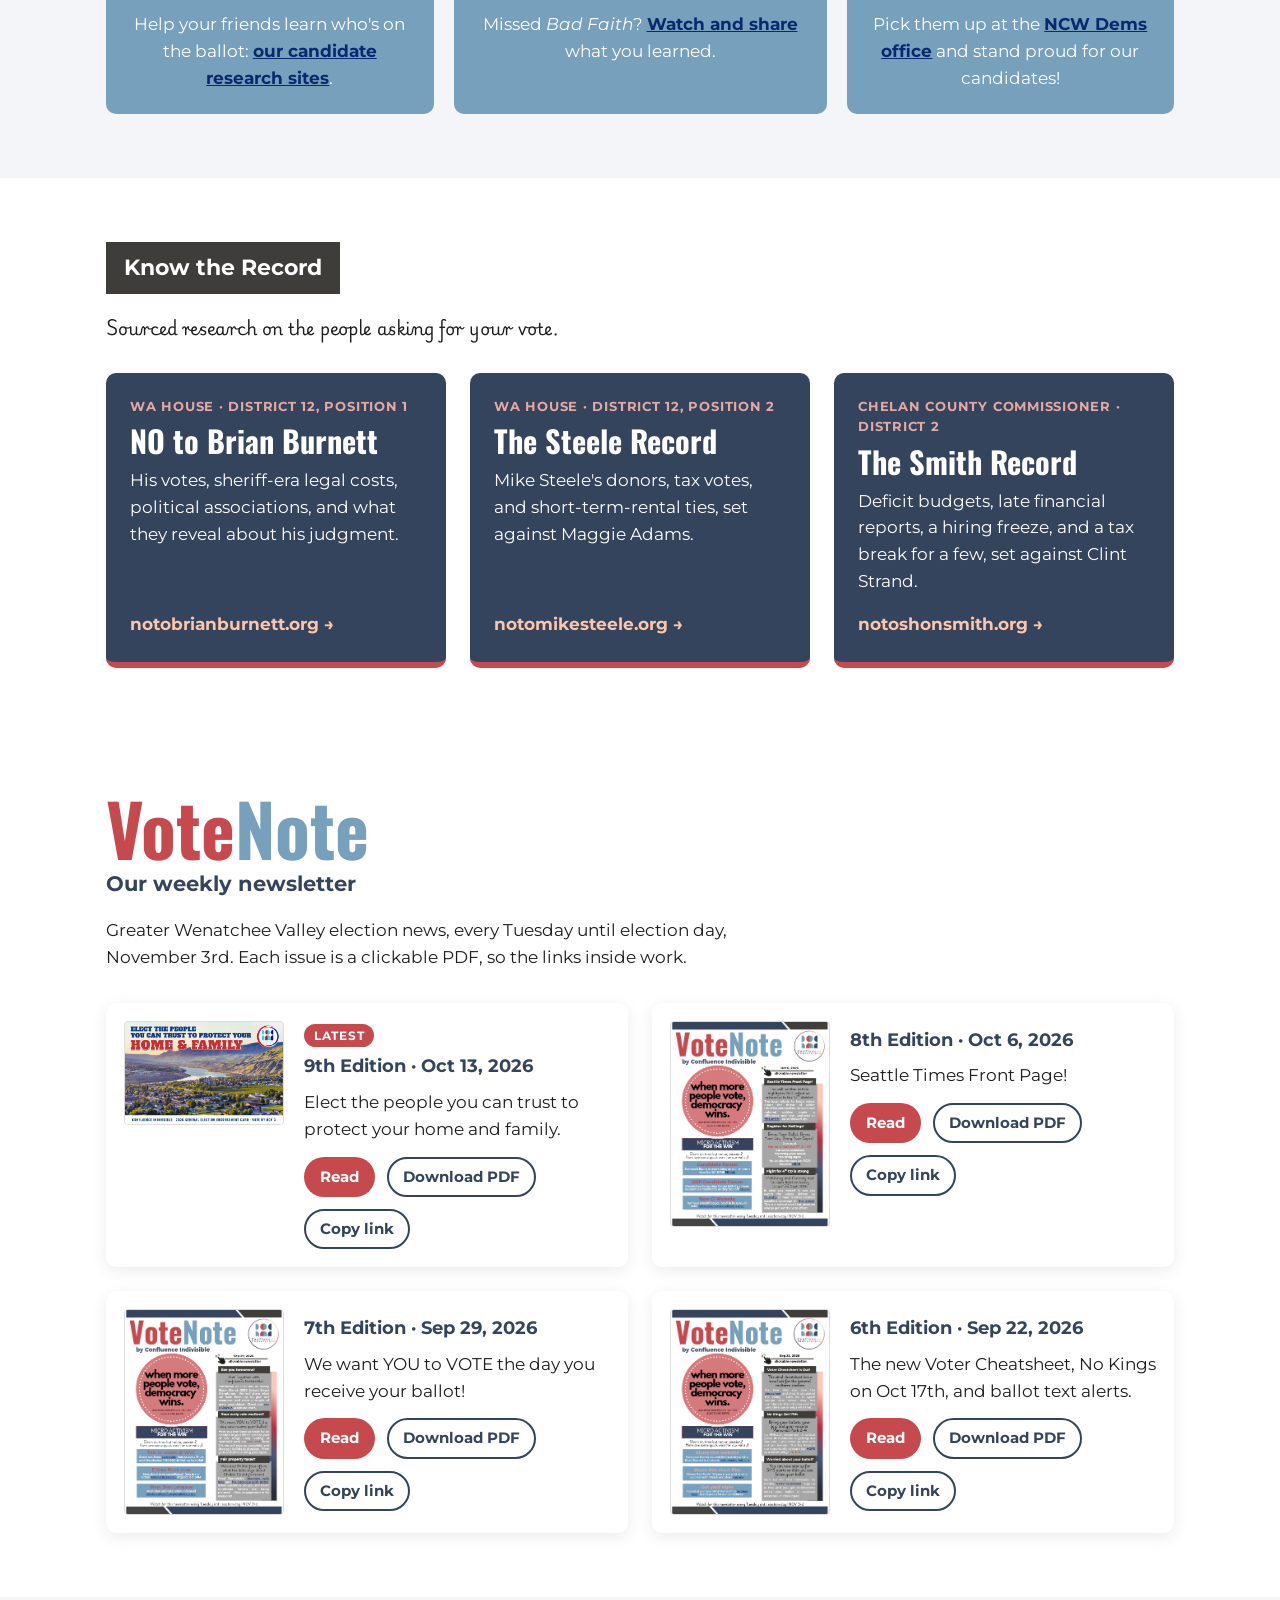
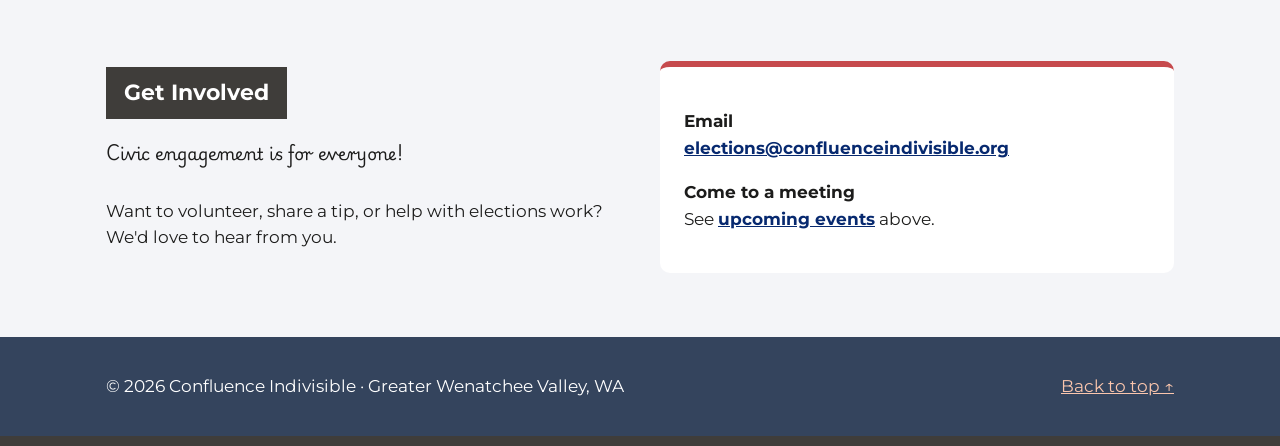
==== commit f8802293: "VoteNote: replace Share link with Copy link button; remove Know Your Ballot section Co-Authored-By: " ====
--- a/index.html
+++ b/index.html
@@ -215,39 +215,6 @@
       </div>
     </section>
 
-    <!-- Voter resources -->
-    <section id="resources" class="alt">
-      <div class="container">
-        <h2 class="section-title">Know Your Ballot</h2>
-        <p class="section-intro">People vote when they feel confident in their choices.</p>
-        <div class="cards">
-          <article class="card">
-            <h3>Voter Cheatsheet</h3>
-            <div class="card-body">
-              <p class="card-lead">The viral cheatsheet has a new look for the general midterm election.</p>
-              <p>A candidate guide to help you and your friends vote with confidence.</p>
-              <a href="#cheatsheet">Read the cheatsheet</a>
-            </div>
-          </article>
-          <article class="card">
-            <h3>Fair property taxes?</h3>
-            <div class="card-body">
-              <p class="card-lead">Wes and Britini face off on what the data says about Chelan County's record.</p>
-              <p>Read Dominick's interviews with <a href="https://dominickb.substack.com/p/chelan-county-assessor-wes-cornelius">Wes</a> and <a href="https://dominickb.substack.com/p/britini-port-wants-the-rich-to-pay">Britini</a>. Candidate forums are being planned.</p>
-            </div>
-          </article>
-          <article class="card">
-            <h3>Worried about your ballot?</h3>
-            <div class="card-body">
-              <p class="card-lead">Sign up for SMS alerts so you can follow your ballot.</p>
-              <p>Text <strong>“VOTE” to 868392</strong>. It's free, and you'll know when your ballot is received, accepted, or challenged.</p>
-              <a href="sms:868392?body=VOTE">Text VOTE now</a>
-            </div>
-          </article>
-        </div>
-      </div>
-    </section>
-
     <!-- VoteNote newsletter -->
     <section class="newsletter" id="votenote">
       <div class="container">
@@ -271,7 +238,7 @@
               <div class="btn-row">
                 <a class="btn btn-primary btn-sm" href="newsletters/votenote-edition-9.pdf" target="_blank" rel="noopener">Read</a>
                 <a class="btn btn-outline btn-sm" href="newsletters/votenote-edition-9.pdf" download>Download PDF</a>
-                <a class="btn btn-outline btn-sm" href="share/votenote-9.html" title="Right-click and copy this link to share on Facebook">Share link</a>
+                <button type="button" class="btn btn-outline btn-sm" data-copy="https://confluenceindivisible.org/share/votenote-9.html">Copy link</button>
               </div>
             </div>
           </li>
@@ -285,7 +252,7 @@
               <div class="btn-row">
                 <a class="btn btn-primary btn-sm" href="newsletters/votenote-edition-8.pdf" target="_blank" rel="noopener">Read</a>
                 <a class="btn btn-outline btn-sm" href="newsletters/votenote-edition-8.pdf" download>Download PDF</a>
-                <a class="btn btn-outline btn-sm" href="share/votenote-8.html" title="Right-click and copy this link to share on Facebook">Share link</a>
+                <button type="button" class="btn btn-outline btn-sm" data-copy="https://confluenceindivisible.org/share/votenote-8.html">Copy link</button>
               </div>
             </div>
           </li>
@@ -299,7 +266,7 @@
               <div class="btn-row">
                 <a class="btn btn-primary btn-sm" href="newsletters/votenote-edition-7.pdf" target="_blank" rel="noopener">Read</a>
                 <a class="btn btn-outline btn-sm" href="newsletters/votenote-edition-7.pdf" download>Download PDF</a>
-                <a class="btn btn-outline btn-sm" href="share/votenote-7.html" title="Right-click and copy this link to share on Facebook">Share link</a>
+                <button type="button" class="btn btn-outline btn-sm" data-copy="https://confluenceindivisible.org/share/votenote-7.html">Copy link</button>
               </div>
             </div>
           </li>
@@ -313,7 +280,7 @@
               <div class="btn-row">
                 <a class="btn btn-primary btn-sm" href="newsletters/votenote-edition-6.pdf" target="_blank" rel="noopener">Read</a>
                 <a class="btn btn-outline btn-sm" href="newsletters/votenote-edition-6.pdf" download>Download PDF</a>
-                <a class="btn btn-outline btn-sm" href="share/votenote-6.html" title="Right-click and copy this link to share on Facebook">Share link</a>
+                <button type="button" class="btn btn-outline btn-sm" data-copy="https://confluenceindivisible.org/share/votenote-6.html">Copy link</button>
               </div>
             </div>
           </li>
@@ -344,5 +311,28 @@
       <a href="#top">Back to top ↑</a>
     </div>
   </footer>
+  <script>
+    // "Copy link" buttons: copy the share URL, then confirm on the button.
+    document.addEventListener('click', function (e) {
+      var b = e.target.closest('[data-copy]');
+      if (!b) return;
+      var url = b.getAttribute('data-copy'), label = b.textContent;
+      function done(ok) {
+        b.textContent = ok ? 'Copied!' : 'Press and hold to copy: ' + url;
+        setTimeout(function () { b.textContent = label; }, ok ? 2000 : 6000);
+      }
+      function fallback() {
+        var t = document.createElement('textarea');
+        t.value = url; t.style.position = 'fixed'; t.style.opacity = '0';
+        document.body.appendChild(t); t.select();
+        var ok = false;
+        try { ok = document.execCommand('copy'); } catch (x) {}
+        document.body.removeChild(t); done(ok);
+      }
+      if (navigator.clipboard && window.isSecureContext) {
+        navigator.clipboard.writeText(url).then(function () { done(true); }, fallback);
+      } else { fallback(); }
+    });
+  </script>
 </body>
 </html>
--- a/css/styles.css
+++ b/css/styles.css
@@ -432,6 +432,8 @@
 .btn-sm { padding: 8px 16px; font-size: 0.95rem; }
 .btn-outline { border: 2px solid var(--navy); color: var(--navy); padding: 6px 14px; }
 .btn-outline:hover { background: var(--navy); color: #fff; }
+button.btn { background: none; font-family: inherit; line-height: inherit; cursor: pointer; }
+button.btn-outline { font-size: 0.95rem; }
 
 /* Voter cheatsheet */
 .cheatsheet-card { grid-template-columns: 240px 1fr; gap: 28px; padding: 24px; max-width: 860px; }
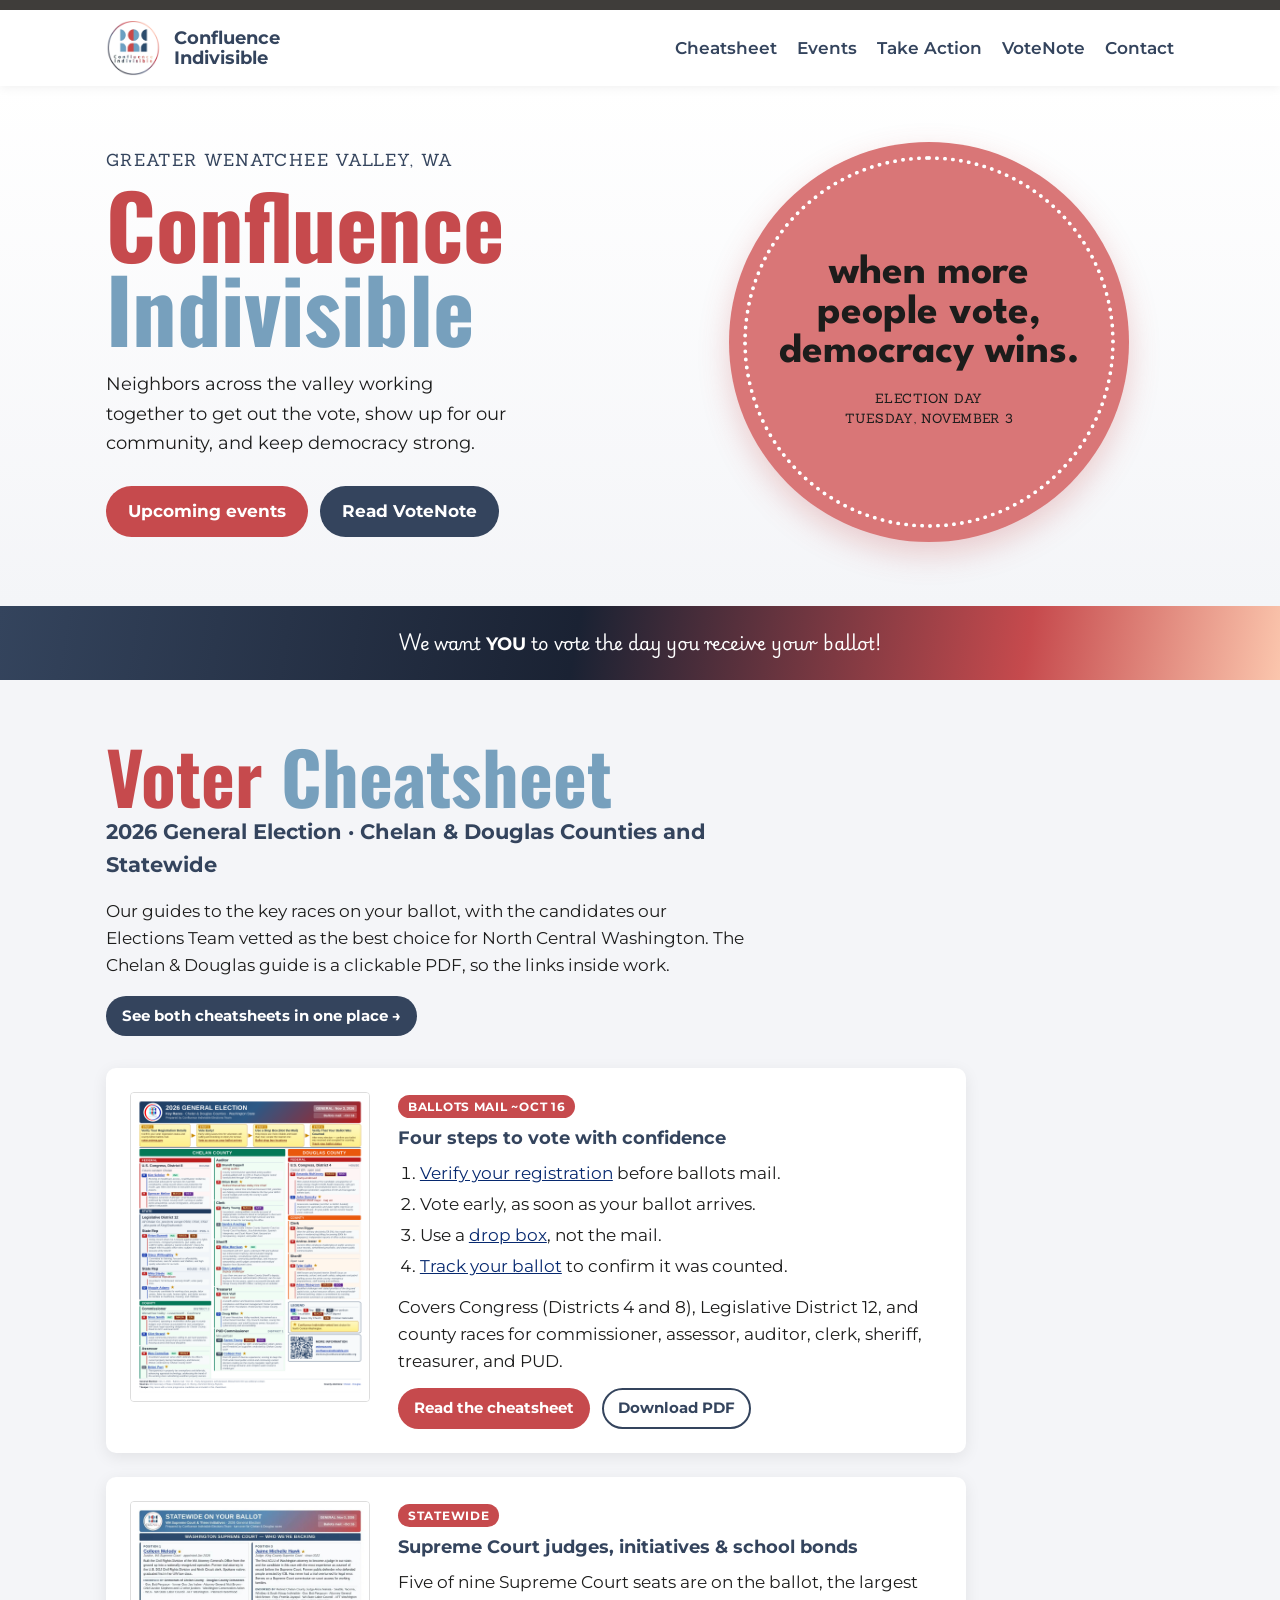
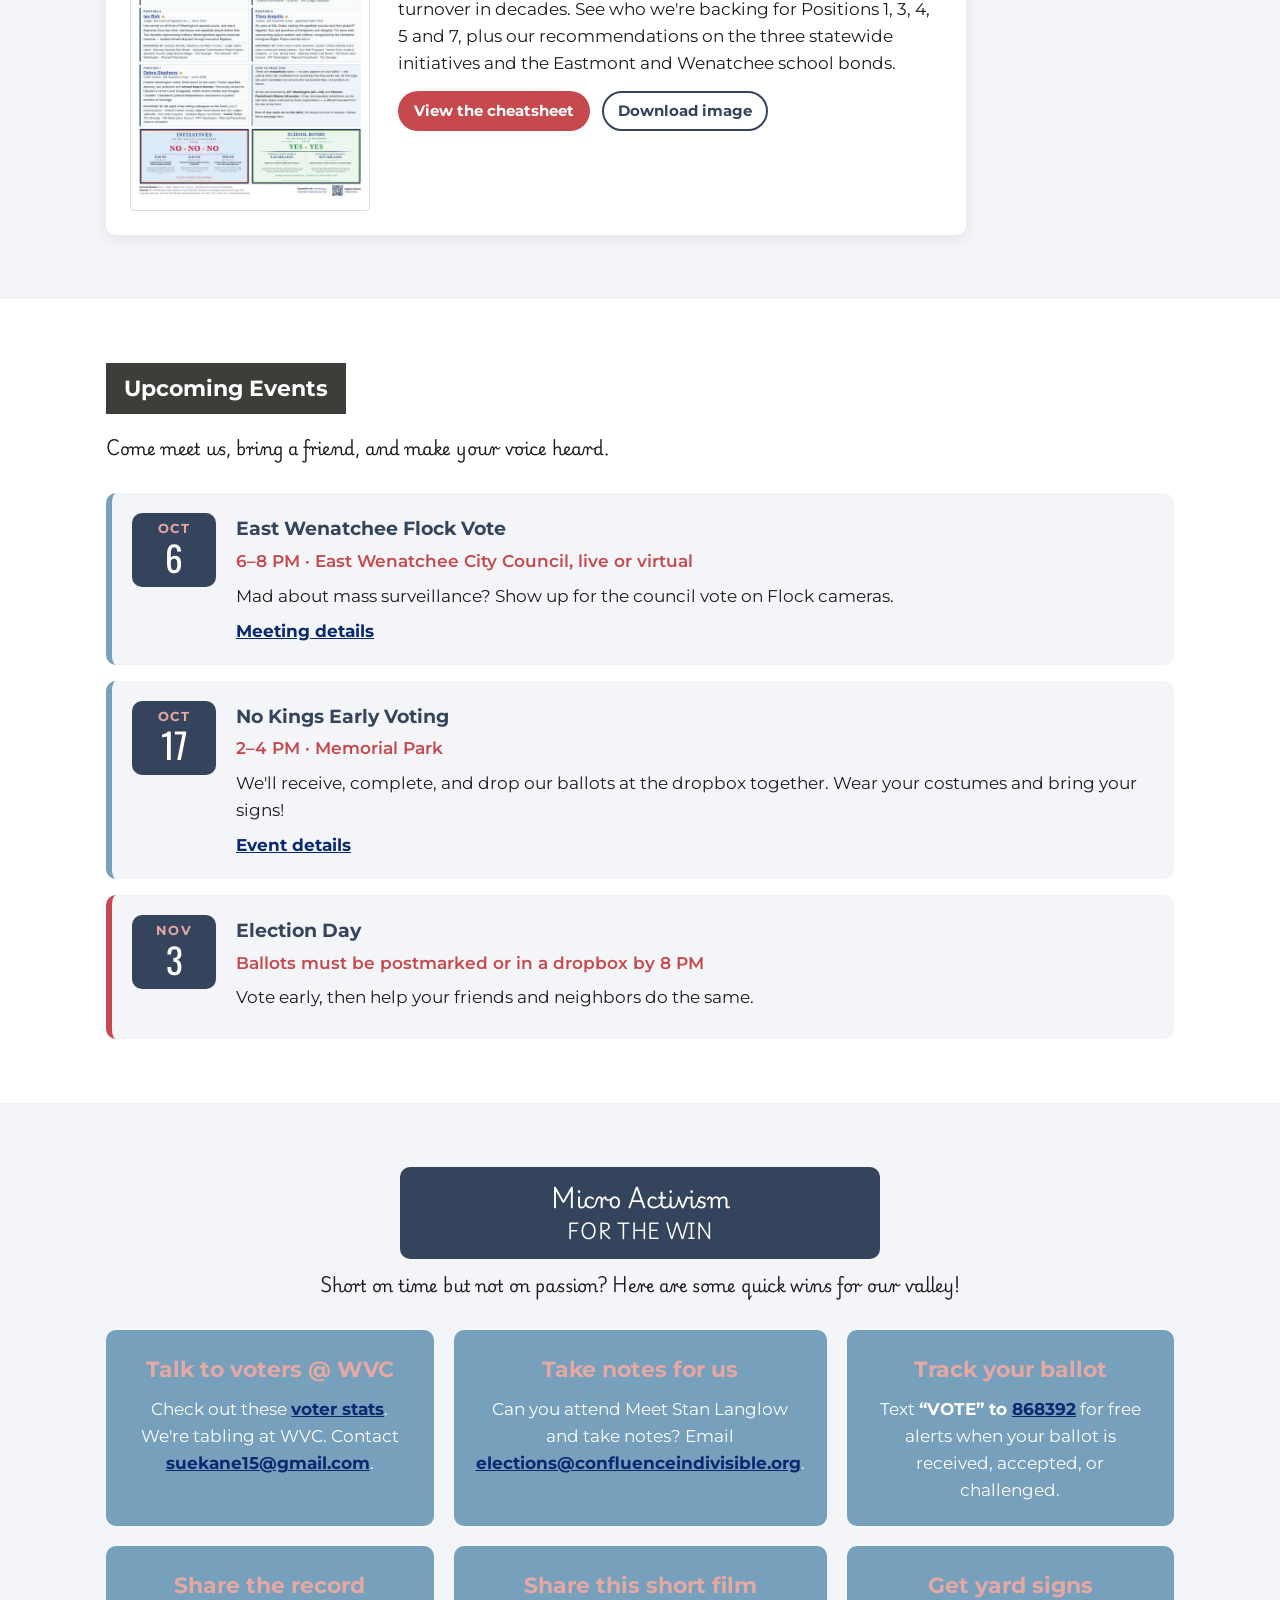
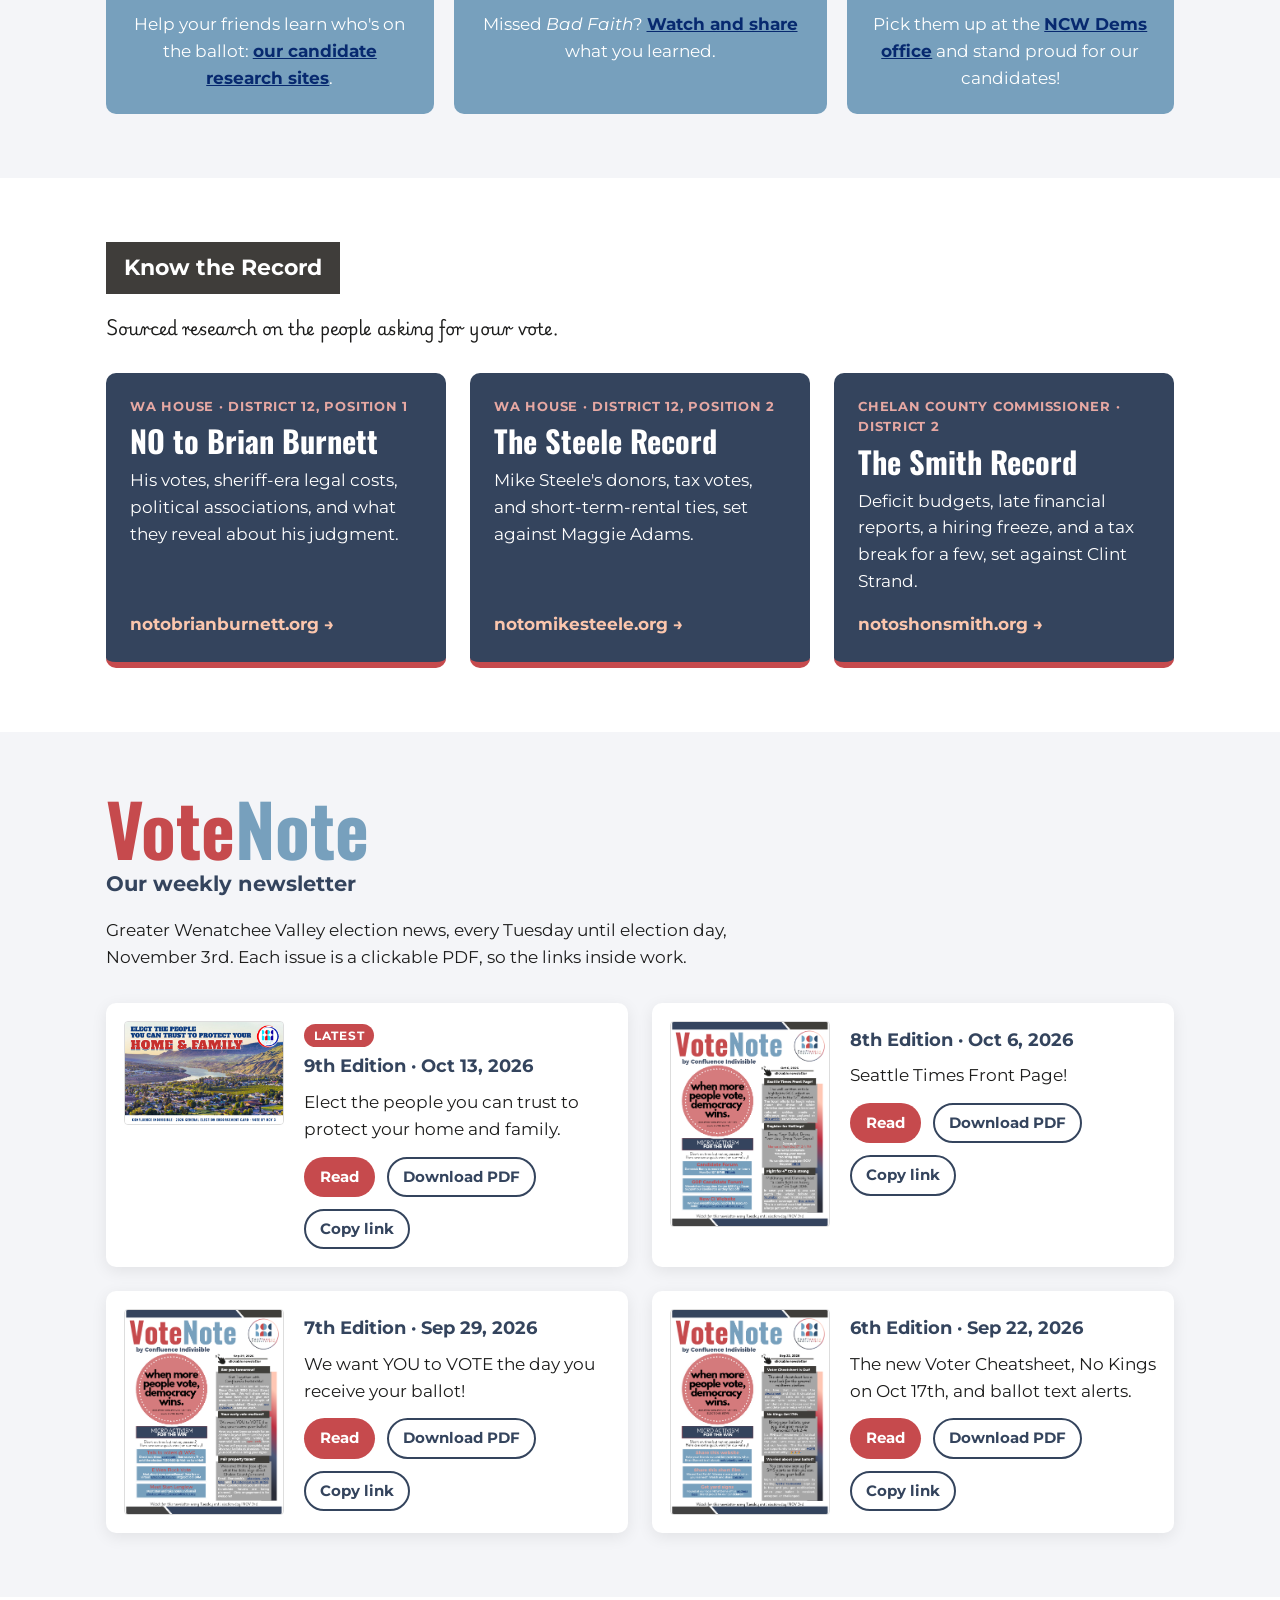
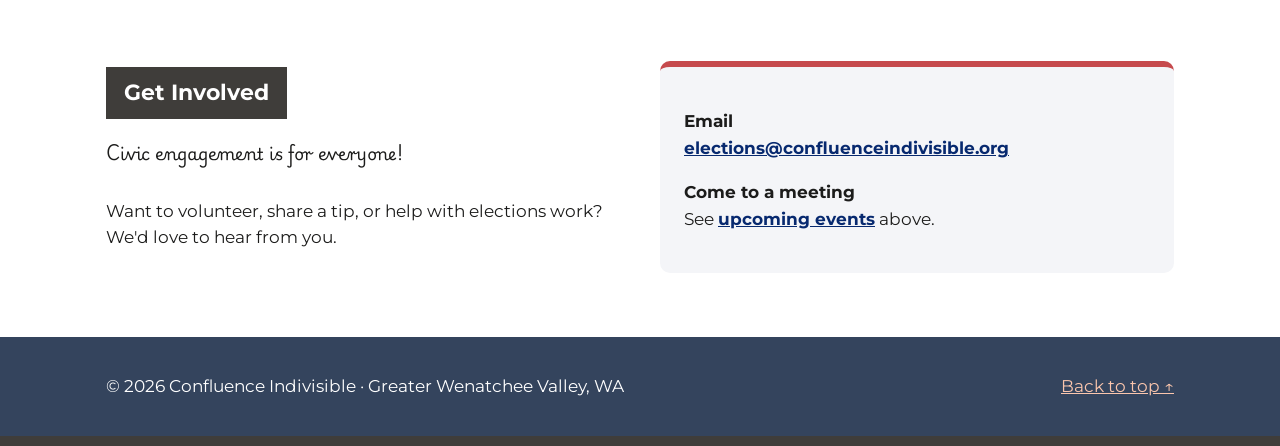
==== commit 382aa030: "Restore alternating grey/white section bands after removing Know Your Ballot Co-Authored-By: Claude " ====
--- a/index.html
+++ b/index.html
@@ -290,7 +290,7 @@
     </section>
 
     <!-- Contact -->
-    <section id="contact" class="alt">
+    <section id="contact">
       <div class="container contact">
         <div>
           <h2 class="section-title">Get Involved</h2>
--- a/css/styles.css
+++ b/css/styles.css
@@ -390,7 +390,7 @@
 .record .url { font-weight: 700; color: var(--peach); }
 
 /* VoteNote newsletter */
-.newsletter { background: var(--paper); }
+.newsletter { background: var(--mist); }
 .newsletter-head { max-width: 640px; margin-bottom: 32px; }
 .issues {
   list-style: none;
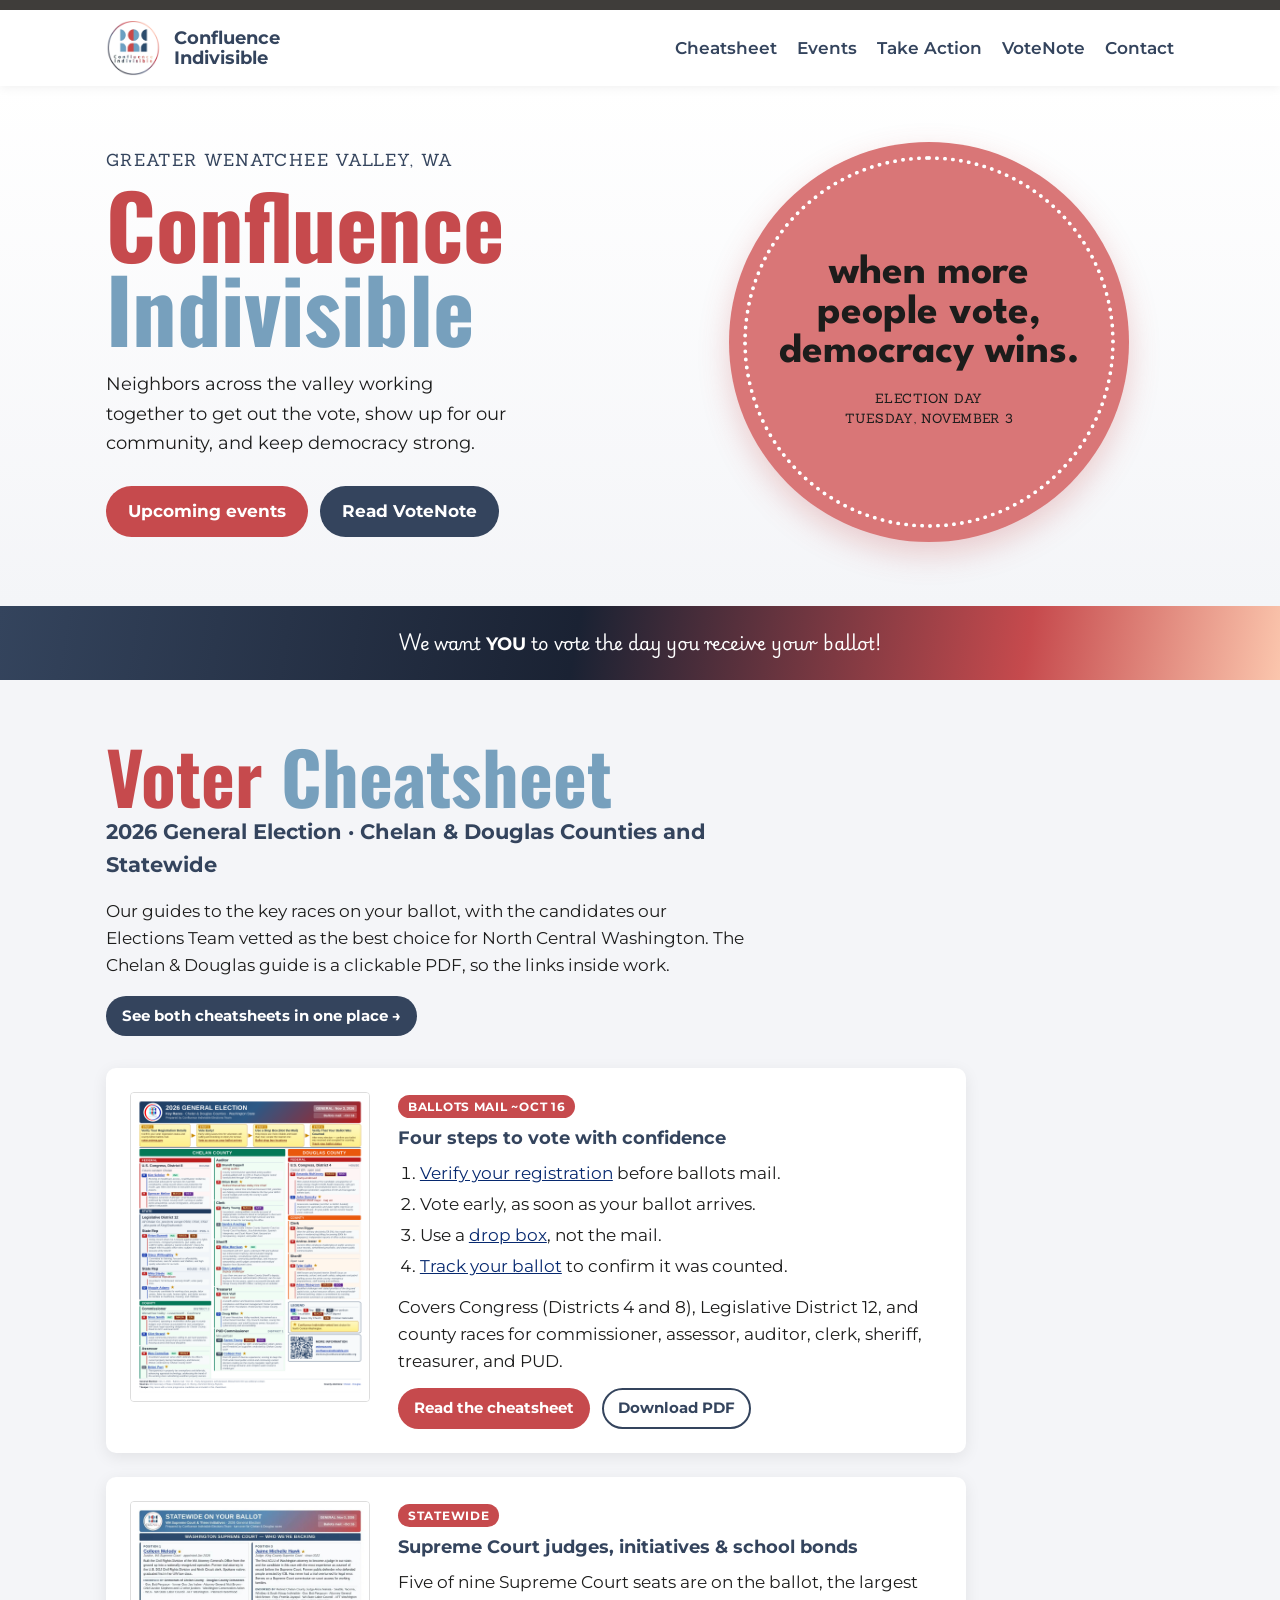
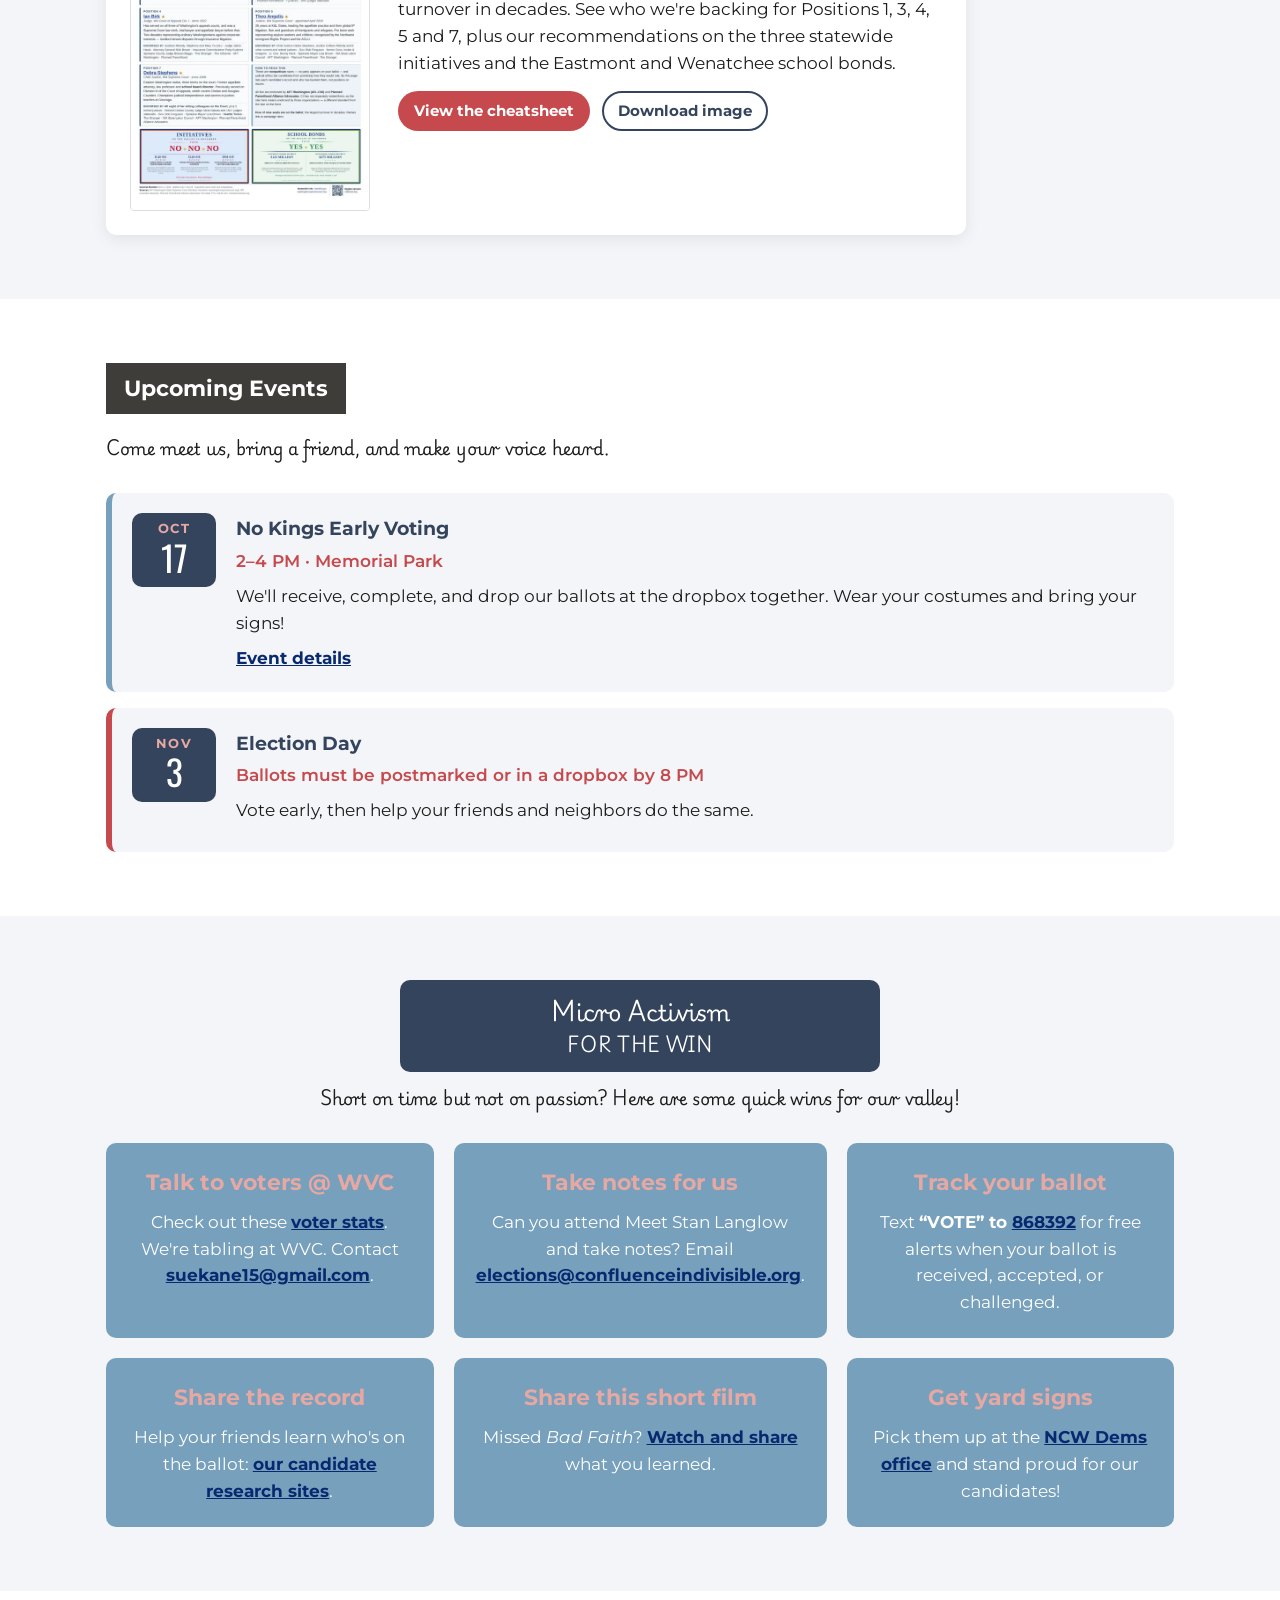
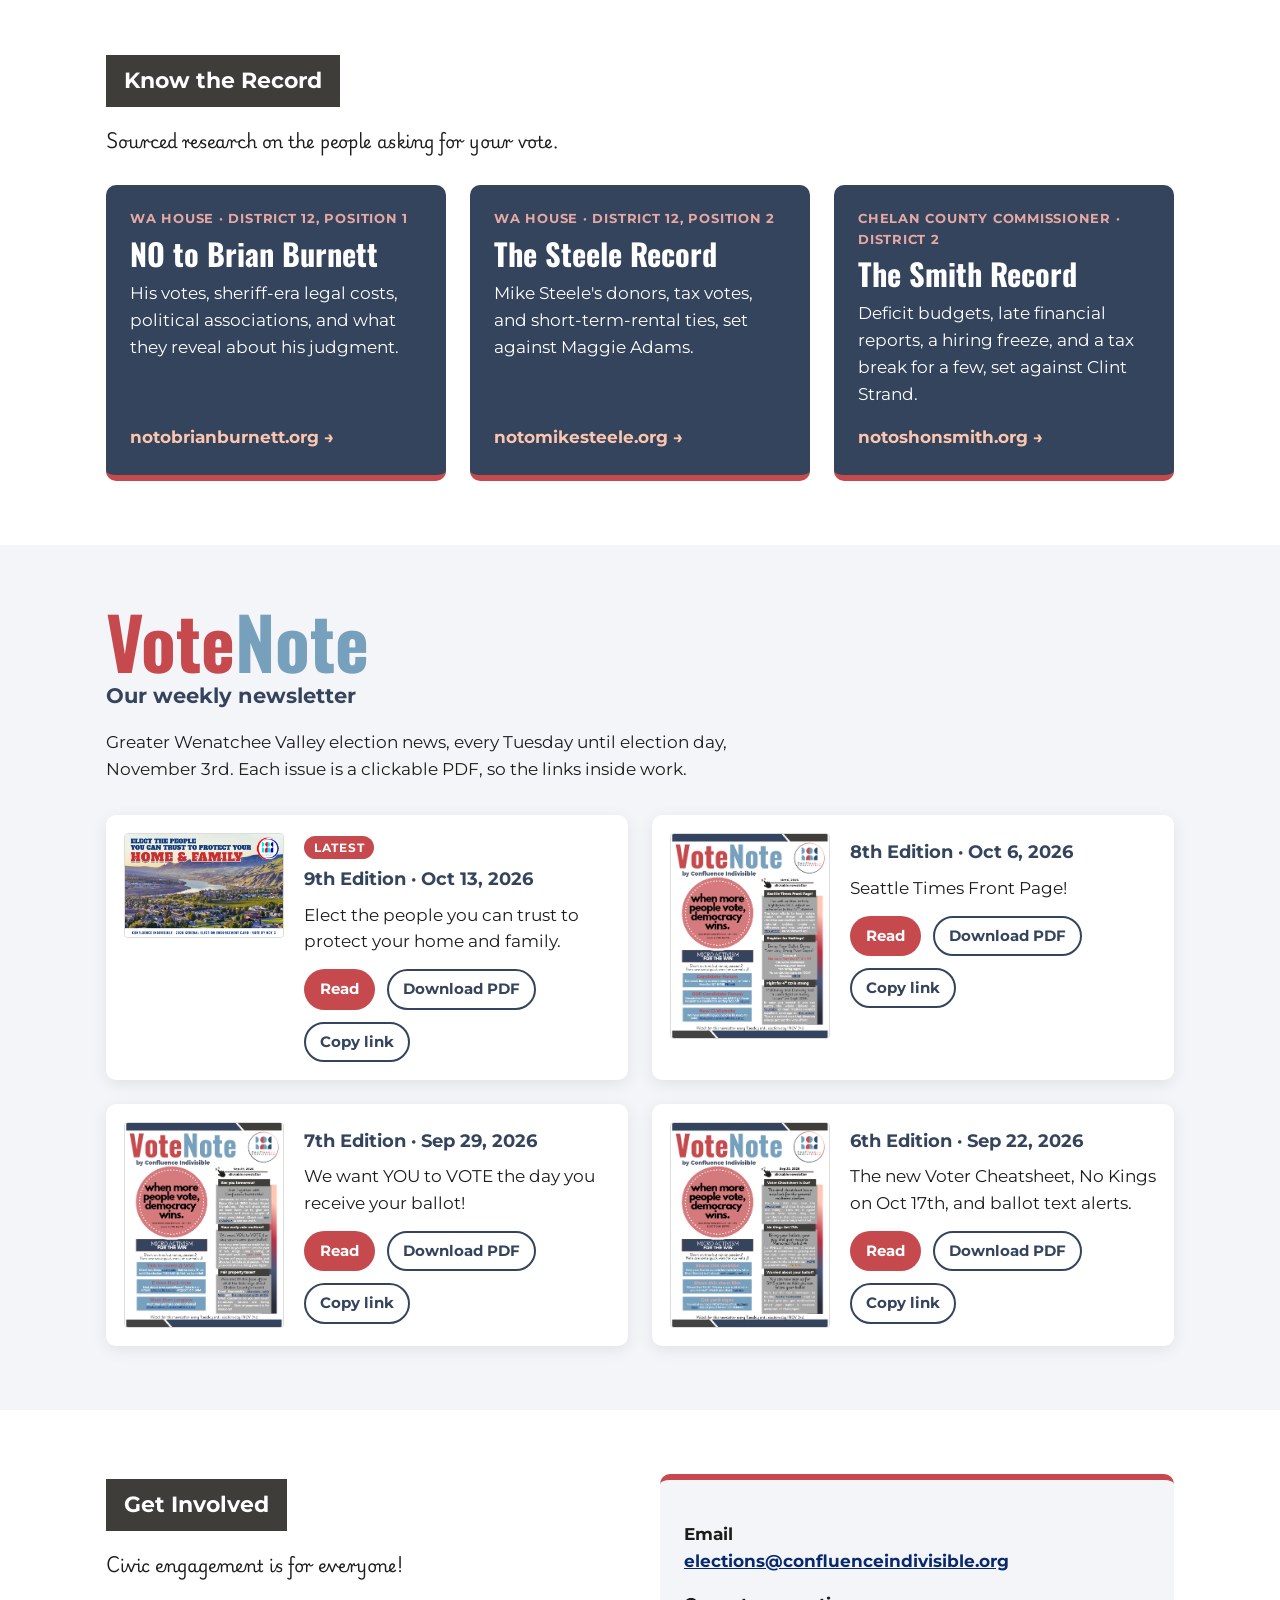
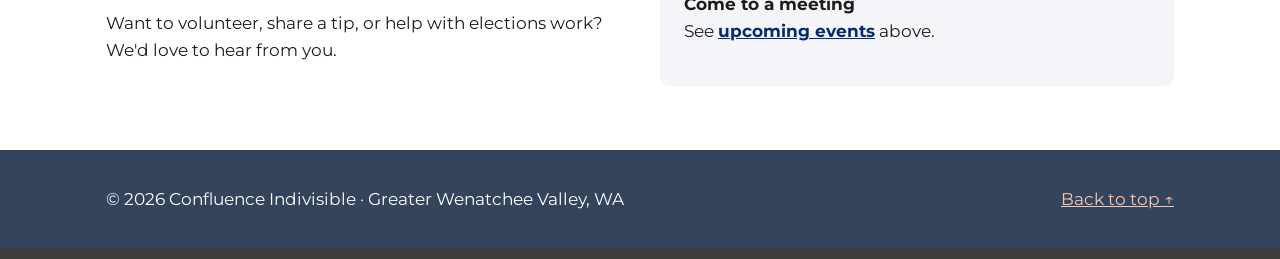
==== commit 48a32c37: "Admin: update events" ====
--- a/index.html
+++ b/index.html
@@ -118,15 +118,6 @@
         <p class="section-intro">Come meet us, bring a friend, and make your voice heard.</p>
         <ul class="events">
           <!-- EVENTS:START (managed by /admin/) -->
-          <li data-date="2026-10-06" class="event">
-            <div class="date"><span>Oct</span>6</div>
-            <div>
-              <h3>East Wenatchee Flock Vote</h3>
-              <p class="meta">6–8 PM · East Wenatchee City Council, live or virtual</p>
-              <p>Mad about mass surveillance? Show up for the council vote on Flock cameras.</p>
-              <a href="https://www.eastwenatcheewa.gov/Calendar.aspx?EID=900">Meeting details</a>
-            </div>
-          </li>
           <li data-date="2026-10-17" class="event">
             <div class="date"><span>Oct</span>17</div>
             <div>
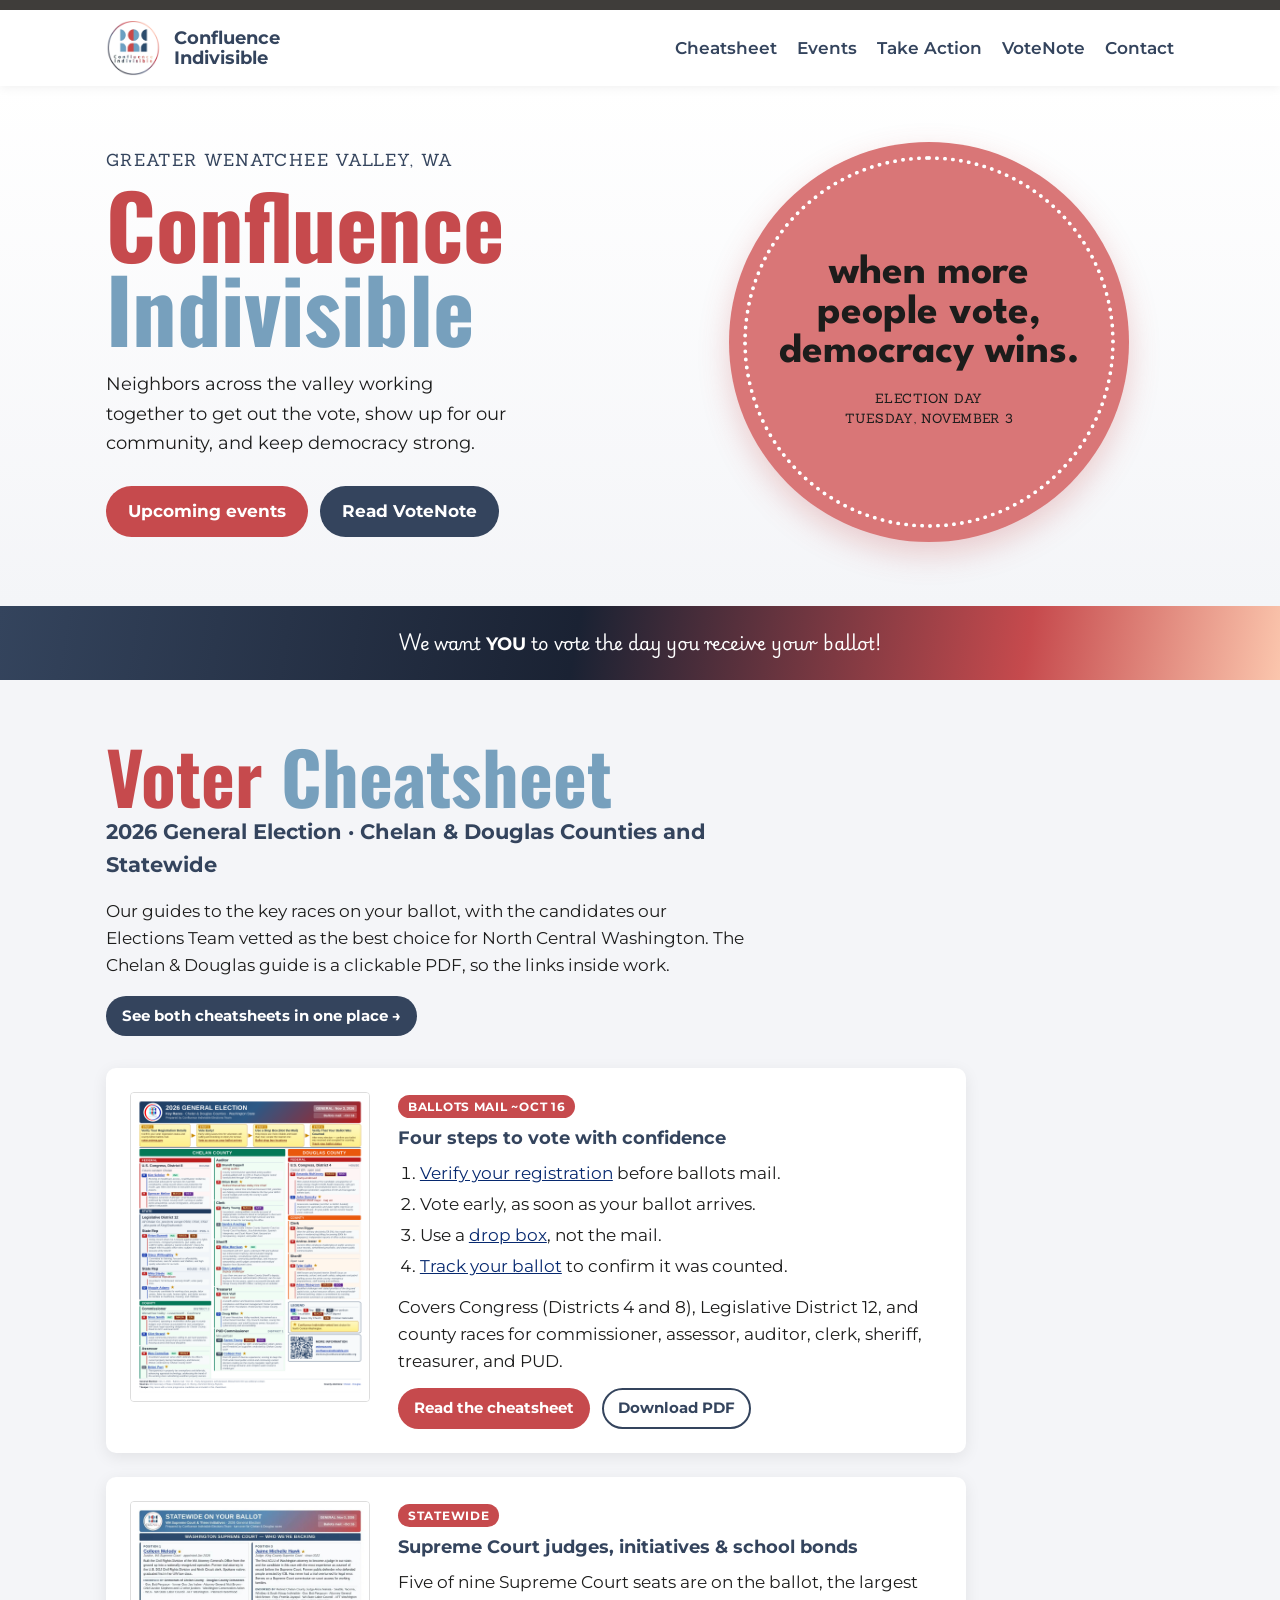
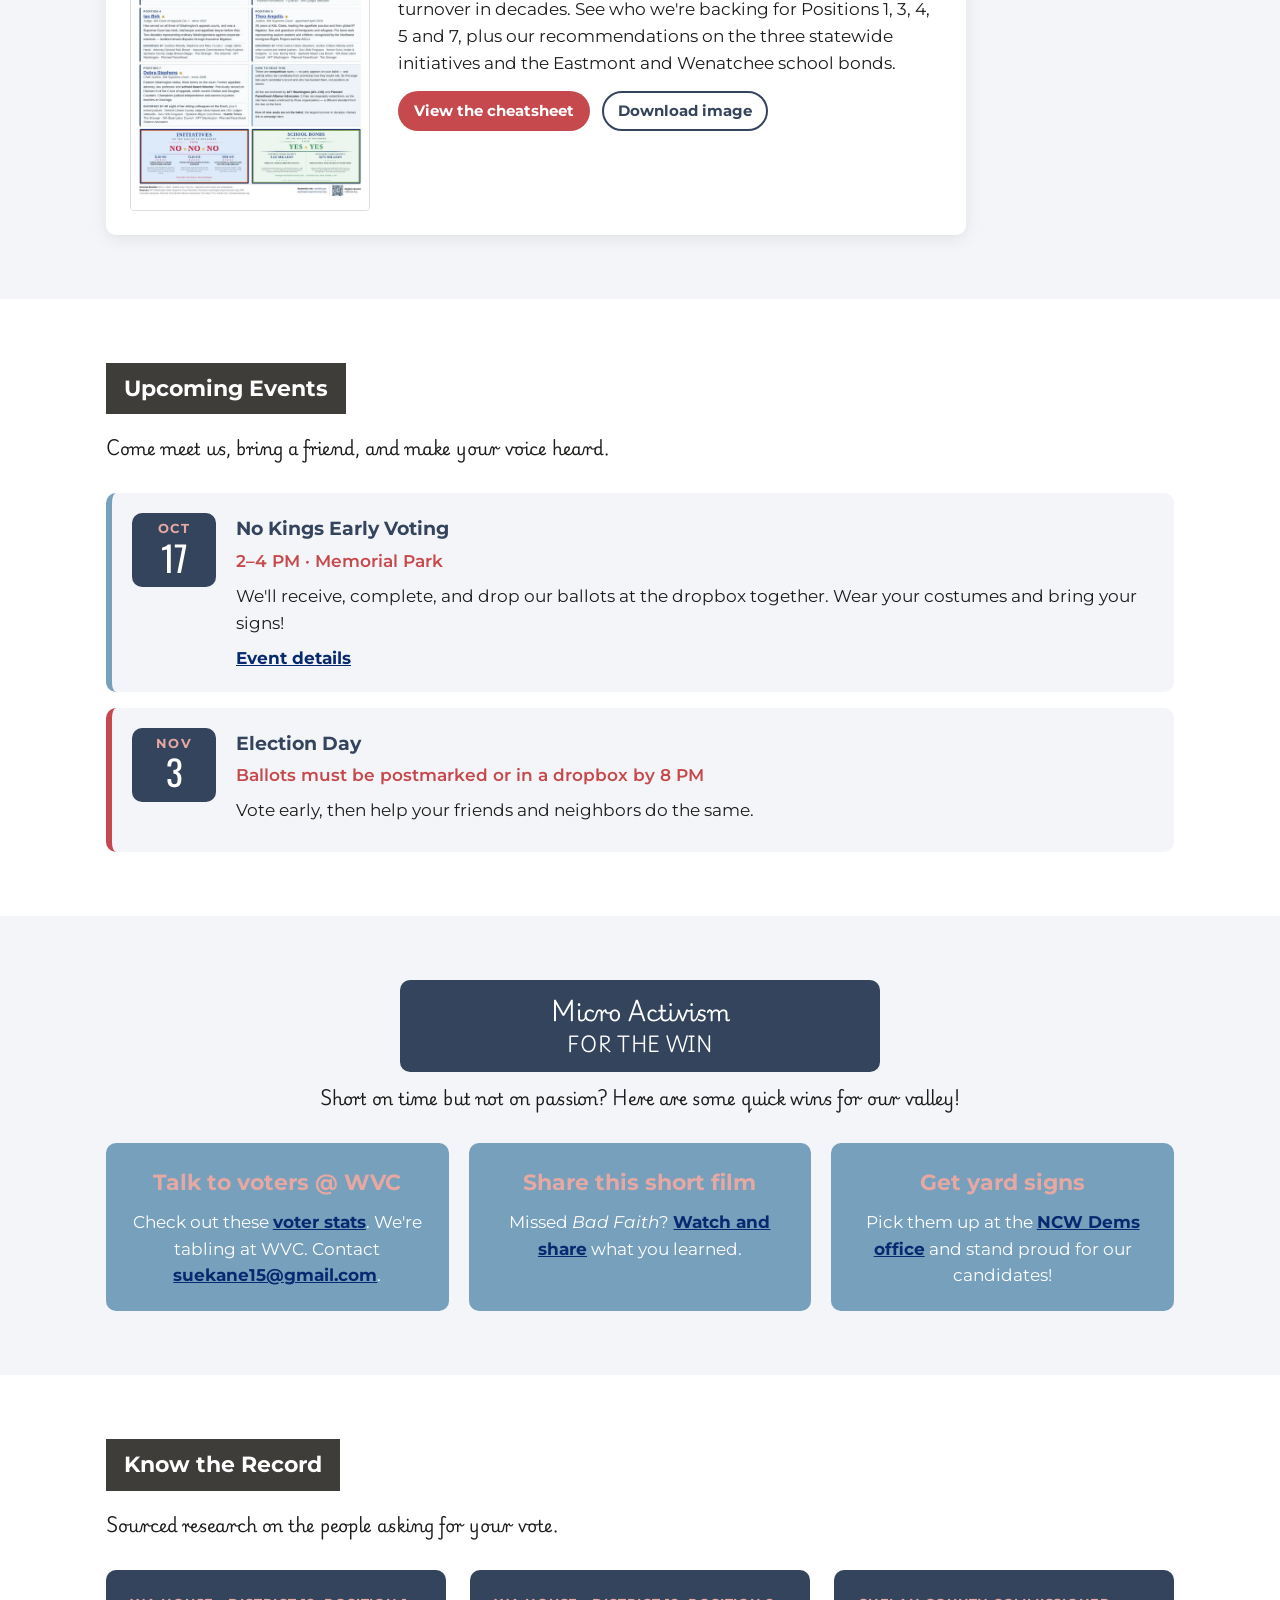
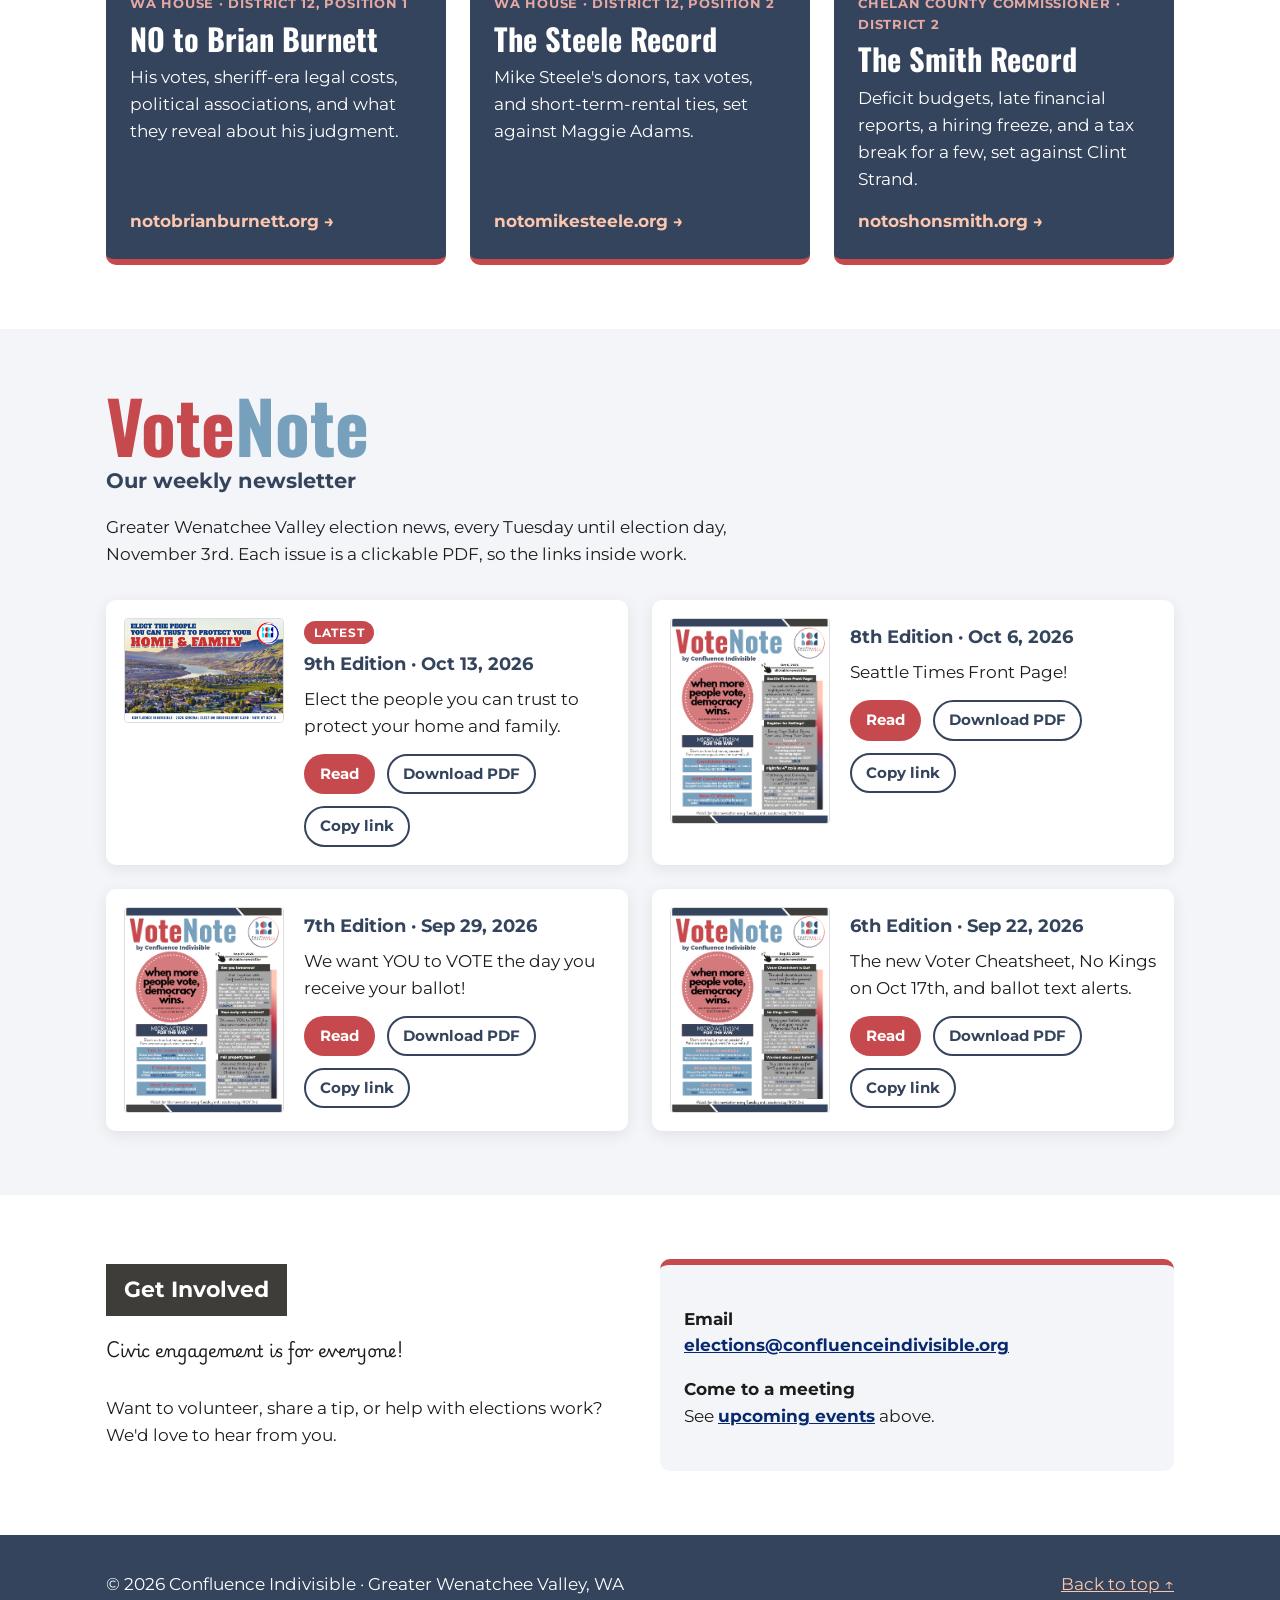
==== commit 8024fcff: "Admin: update Micro Activism tiles" ====
--- a/index.html
+++ b/index.html
@@ -152,18 +152,6 @@
           <div class="tile">
             <h3>Talk to voters @ WVC</h3>
             <p>Check out these <a href="https://www.facebook.com/share/p/19bA4Zg5aV/">voter stats</a>. We're tabling at WVC. Contact <a href="mailto:suekane15@gmail.com">suekane15@gmail.com</a>.</p>
-          </div>
-          <div class="tile">
-            <h3>Take notes for us</h3>
-            <p>Can you attend Meet Stan Langlow and take notes? Email <a href="mailto:elections@confluenceindivisible.org">elections@confluenceindivisible.org</a>.</p>
-          </div>
-          <div class="tile">
-            <h3>Track your ballot</h3>
-            <p>Text <strong>“VOTE” to <a href="sms:868392?body=VOTE">868392</a></strong> for free alerts when your ballot is received, accepted, or challenged.</p>
-          </div>
-          <div class="tile">
-            <h3>Share the record</h3>
-            <p>Help your friends learn who's on the ballot: <a href="#records">our candidate research sites</a>.</p>
           </div>
           <div class="tile">
             <h3>Share this short film</h3>
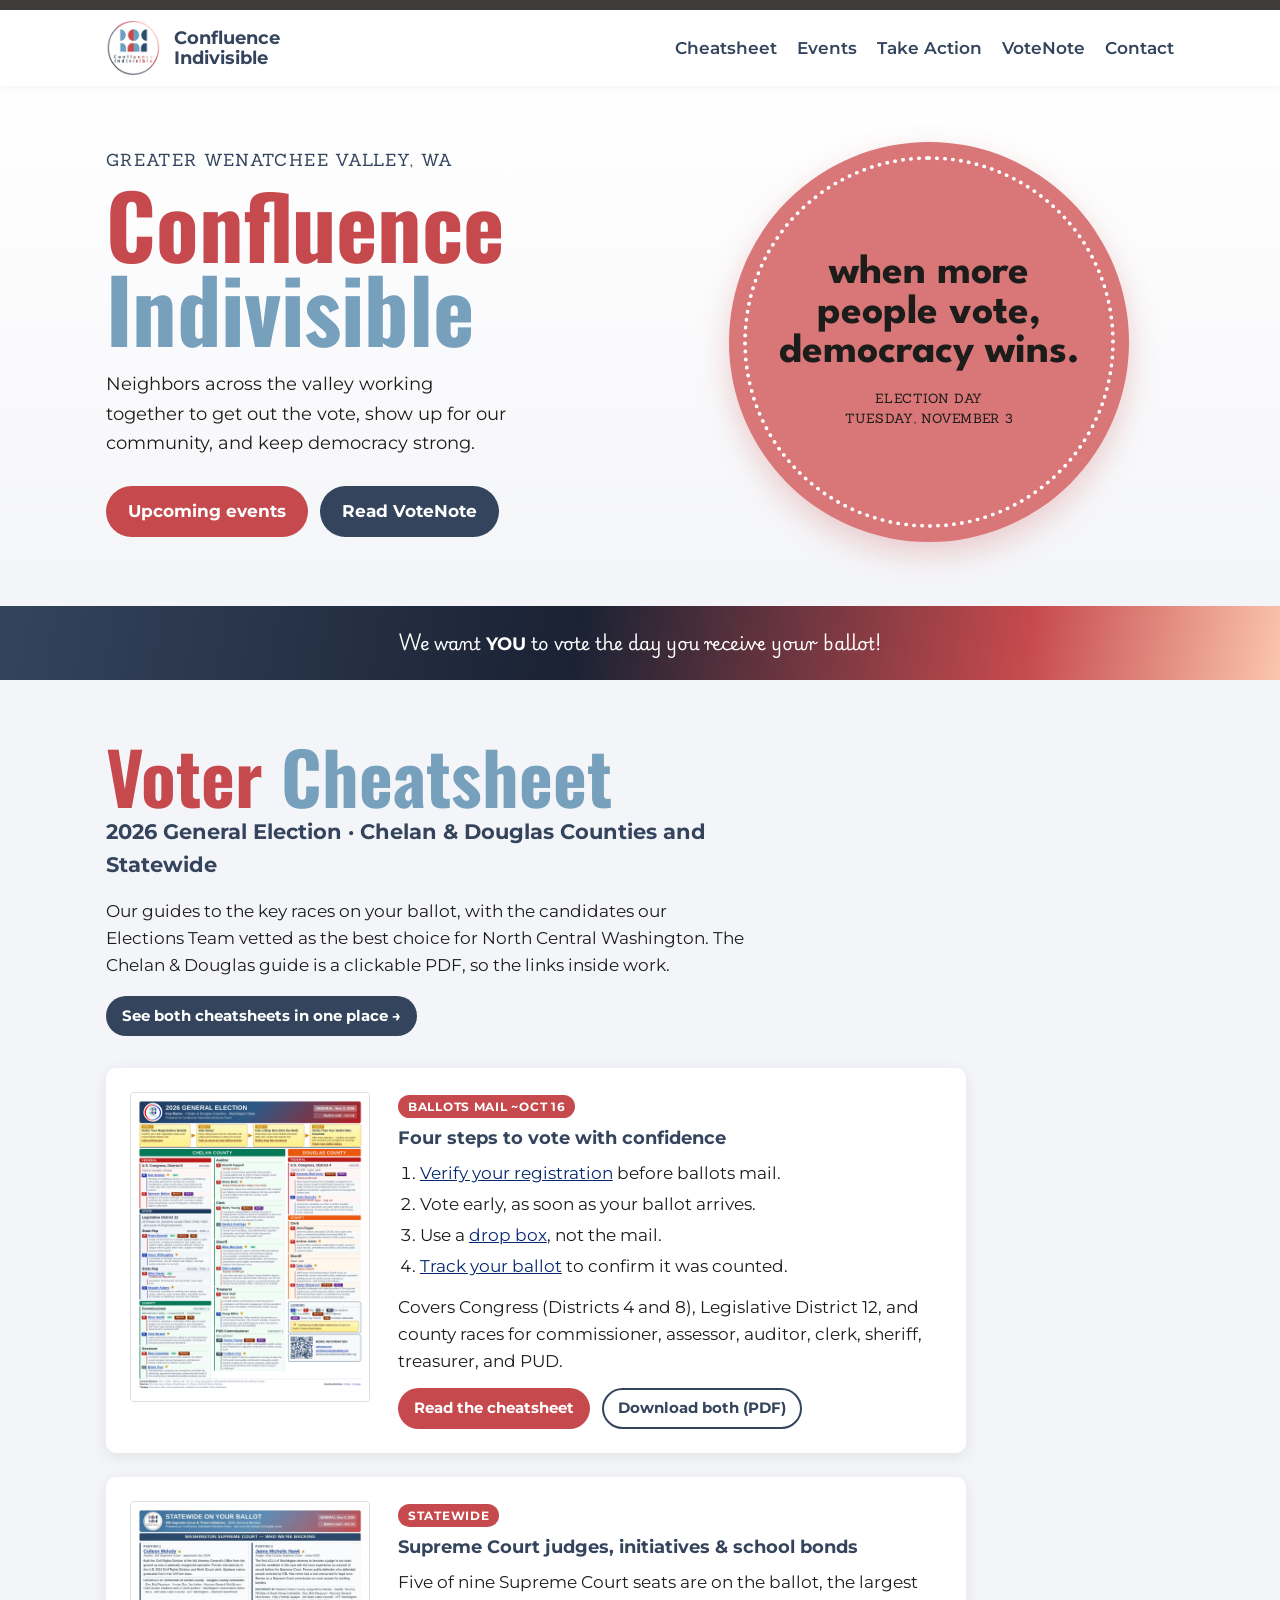
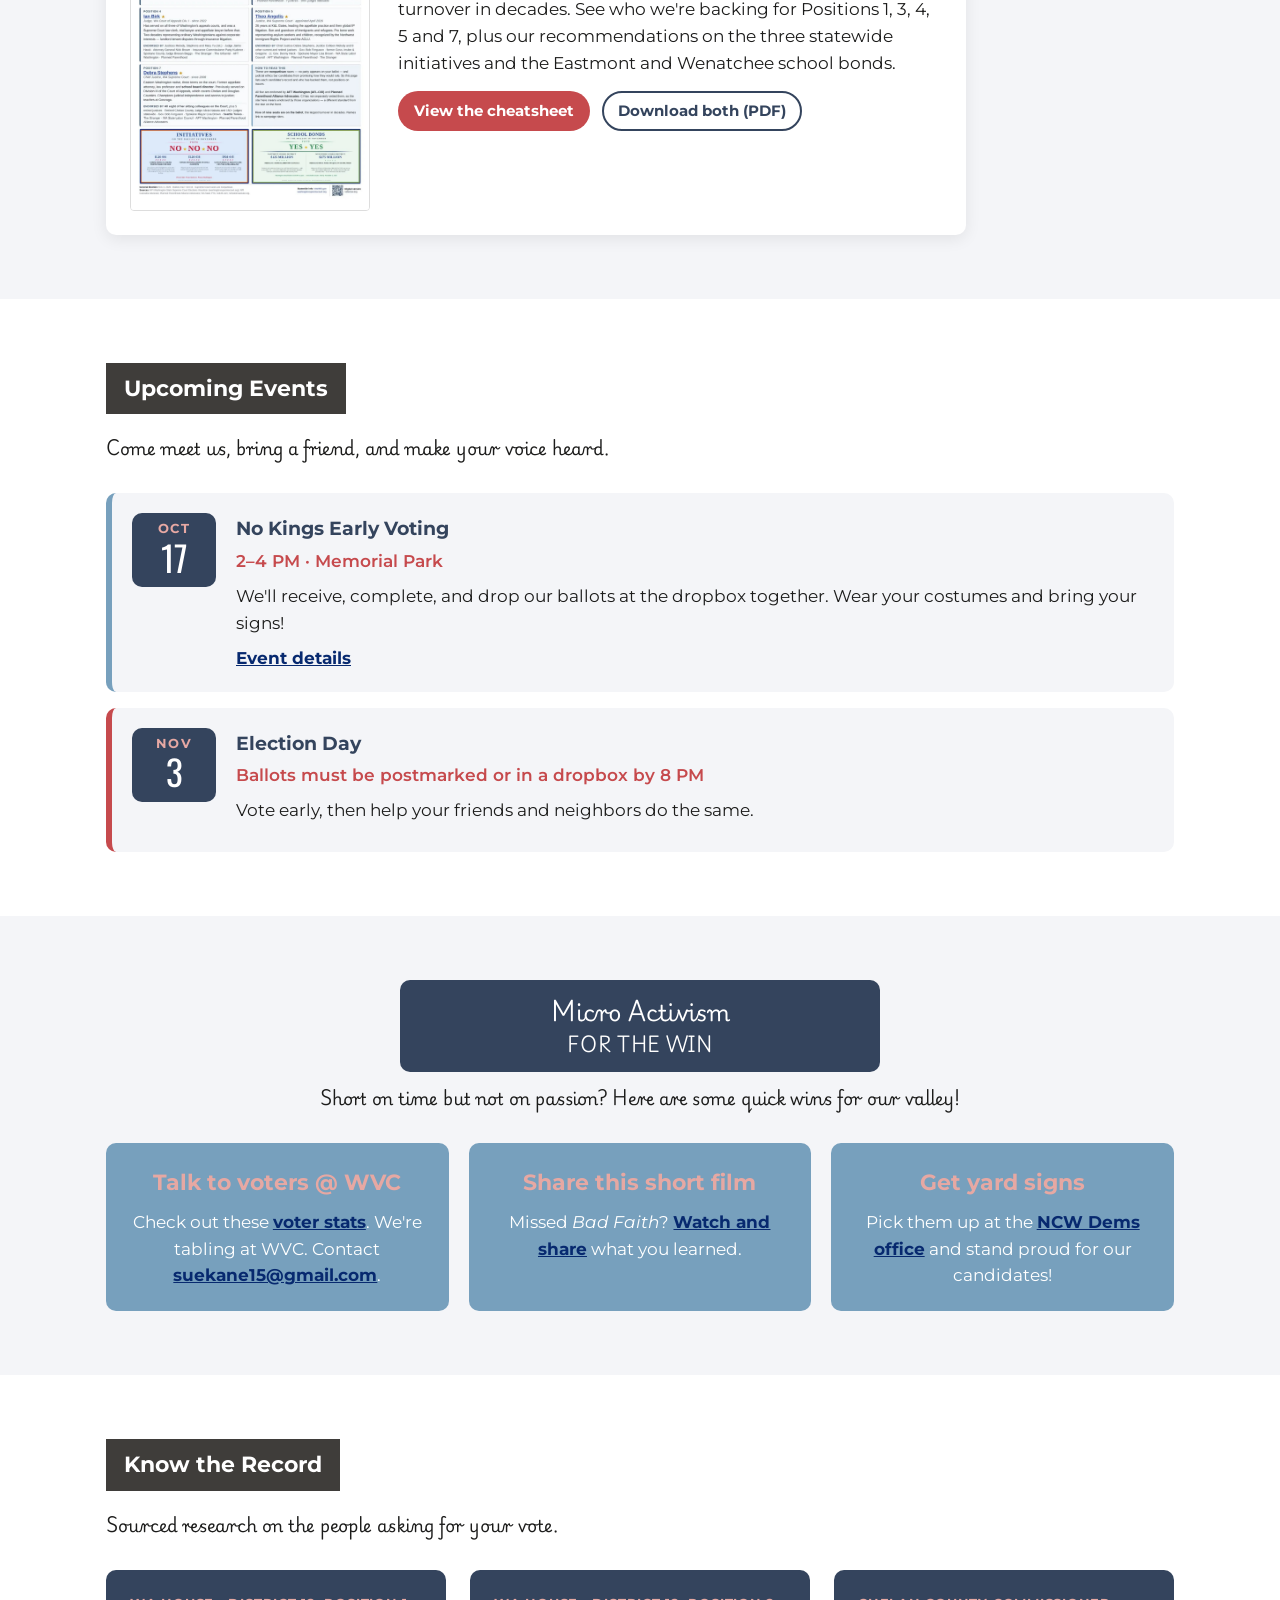
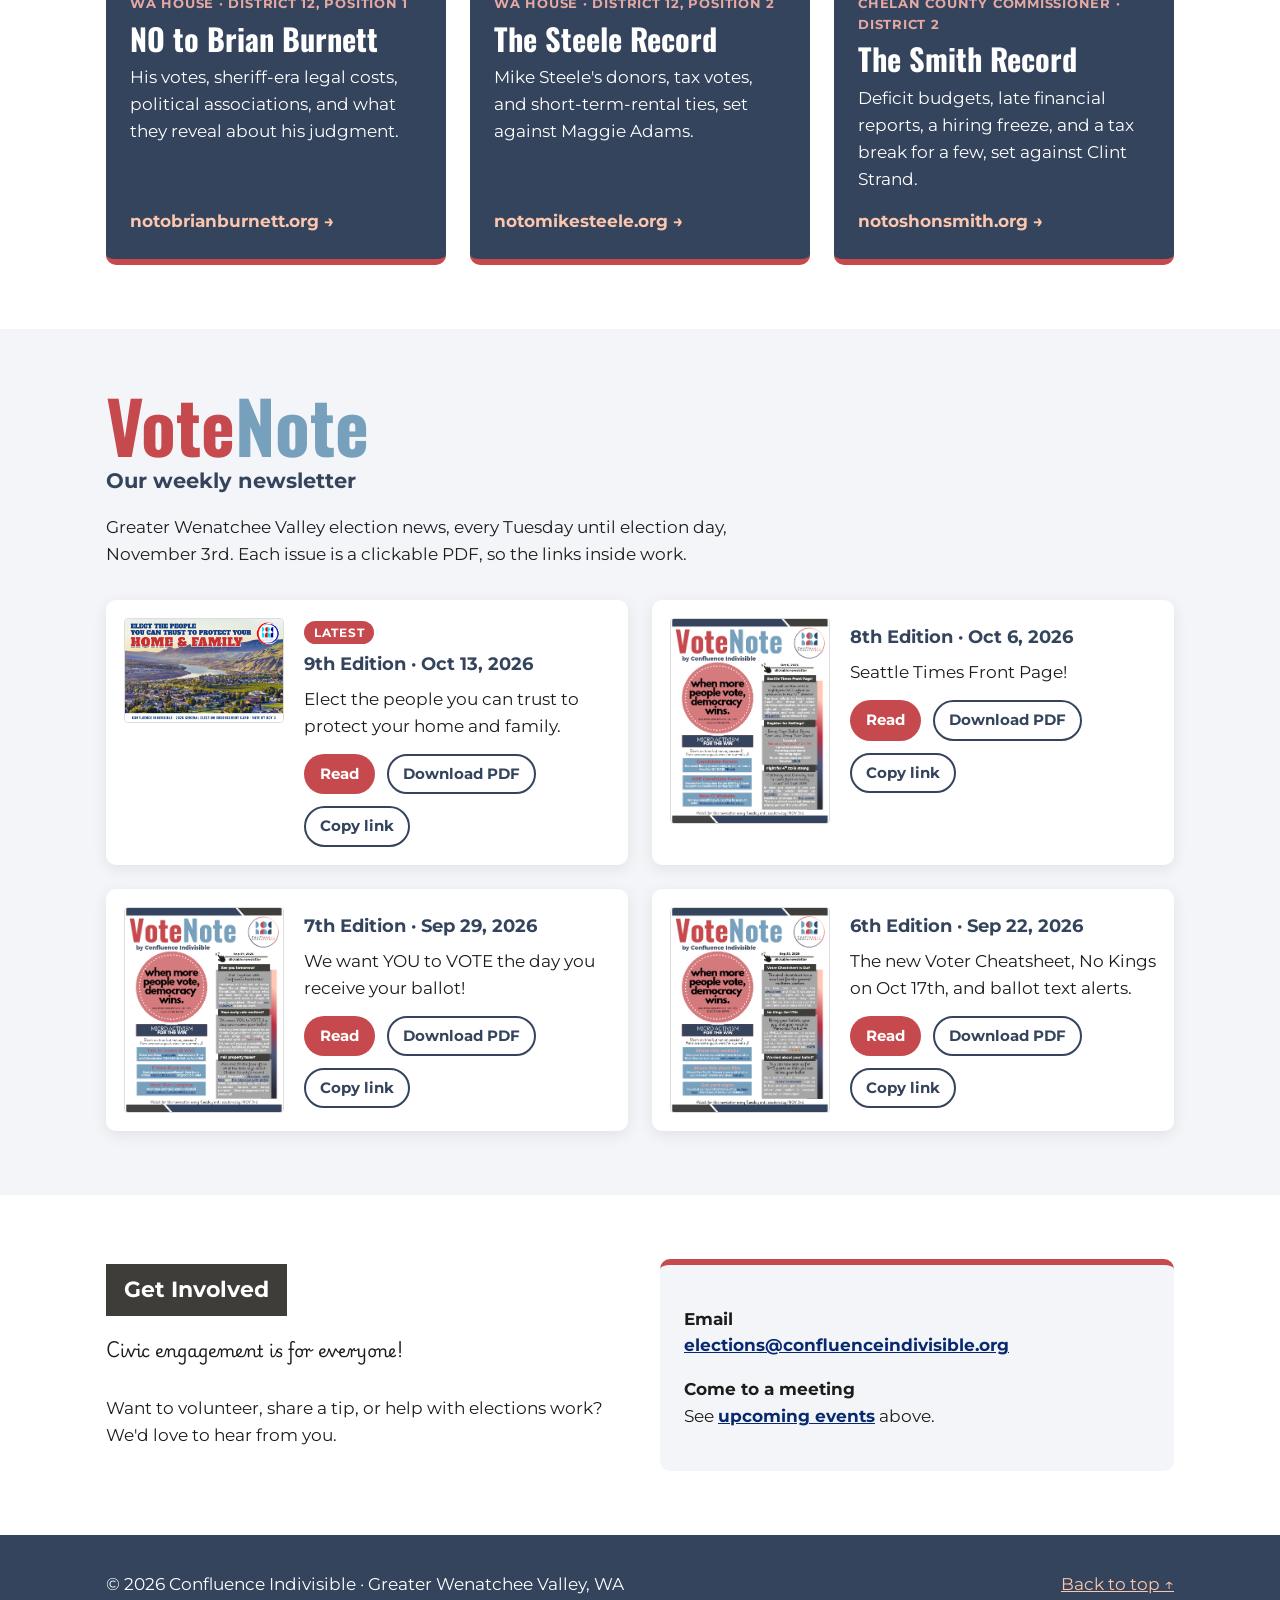
==== commit fb996d1d: "Add combined cheatsheet PDF and point Download buttons at it Co-Authored-By: Claude Sonnet 5.5 <nore" ====
--- a/index.html
+++ b/index.html
@@ -89,7 +89,7 @@
             <p>Covers Congress (Districts 4 and 8), Legislative District 12, and county races for commissioner, assessor, auditor, clerk, sheriff, treasurer, and PUD.</p>
             <div class="btn-row">
               <a class="btn btn-primary btn-sm" href="cheatsheets/index.html#chelan-douglas">Read the cheatsheet</a>
-              <a class="btn btn-outline btn-sm" href="guides/2026-general-election-cheatsheet.pdf" download>Download PDF</a>
+              <a class="btn btn-outline btn-sm" href="guides/2026-general-election-cheatsheets-combined.pdf" download>Download both (PDF)</a>
             </div>
           </div>
         </div>
@@ -104,7 +104,7 @@
             <p>Five of nine Supreme Court seats are on the ballot, the largest turnover in decades. See who we're backing for Positions 1, 3, 4, 5 and 7, plus our recommendations on the three statewide initiatives and the Eastmont and Wenatchee school bonds.</p>
             <div class="btn-row">
               <a class="btn btn-primary btn-sm" href="cheatsheets/index.html#statewide">View the cheatsheet</a>
-              <a class="btn btn-outline btn-sm" href="images/2026-general-election-judges-initiatives.jpg" download>Download image</a>
+              <a class="btn btn-outline btn-sm" href="guides/2026-general-election-cheatsheets-combined.pdf" download>Download both (PDF)</a>
             </div>
           </div>
         </div>
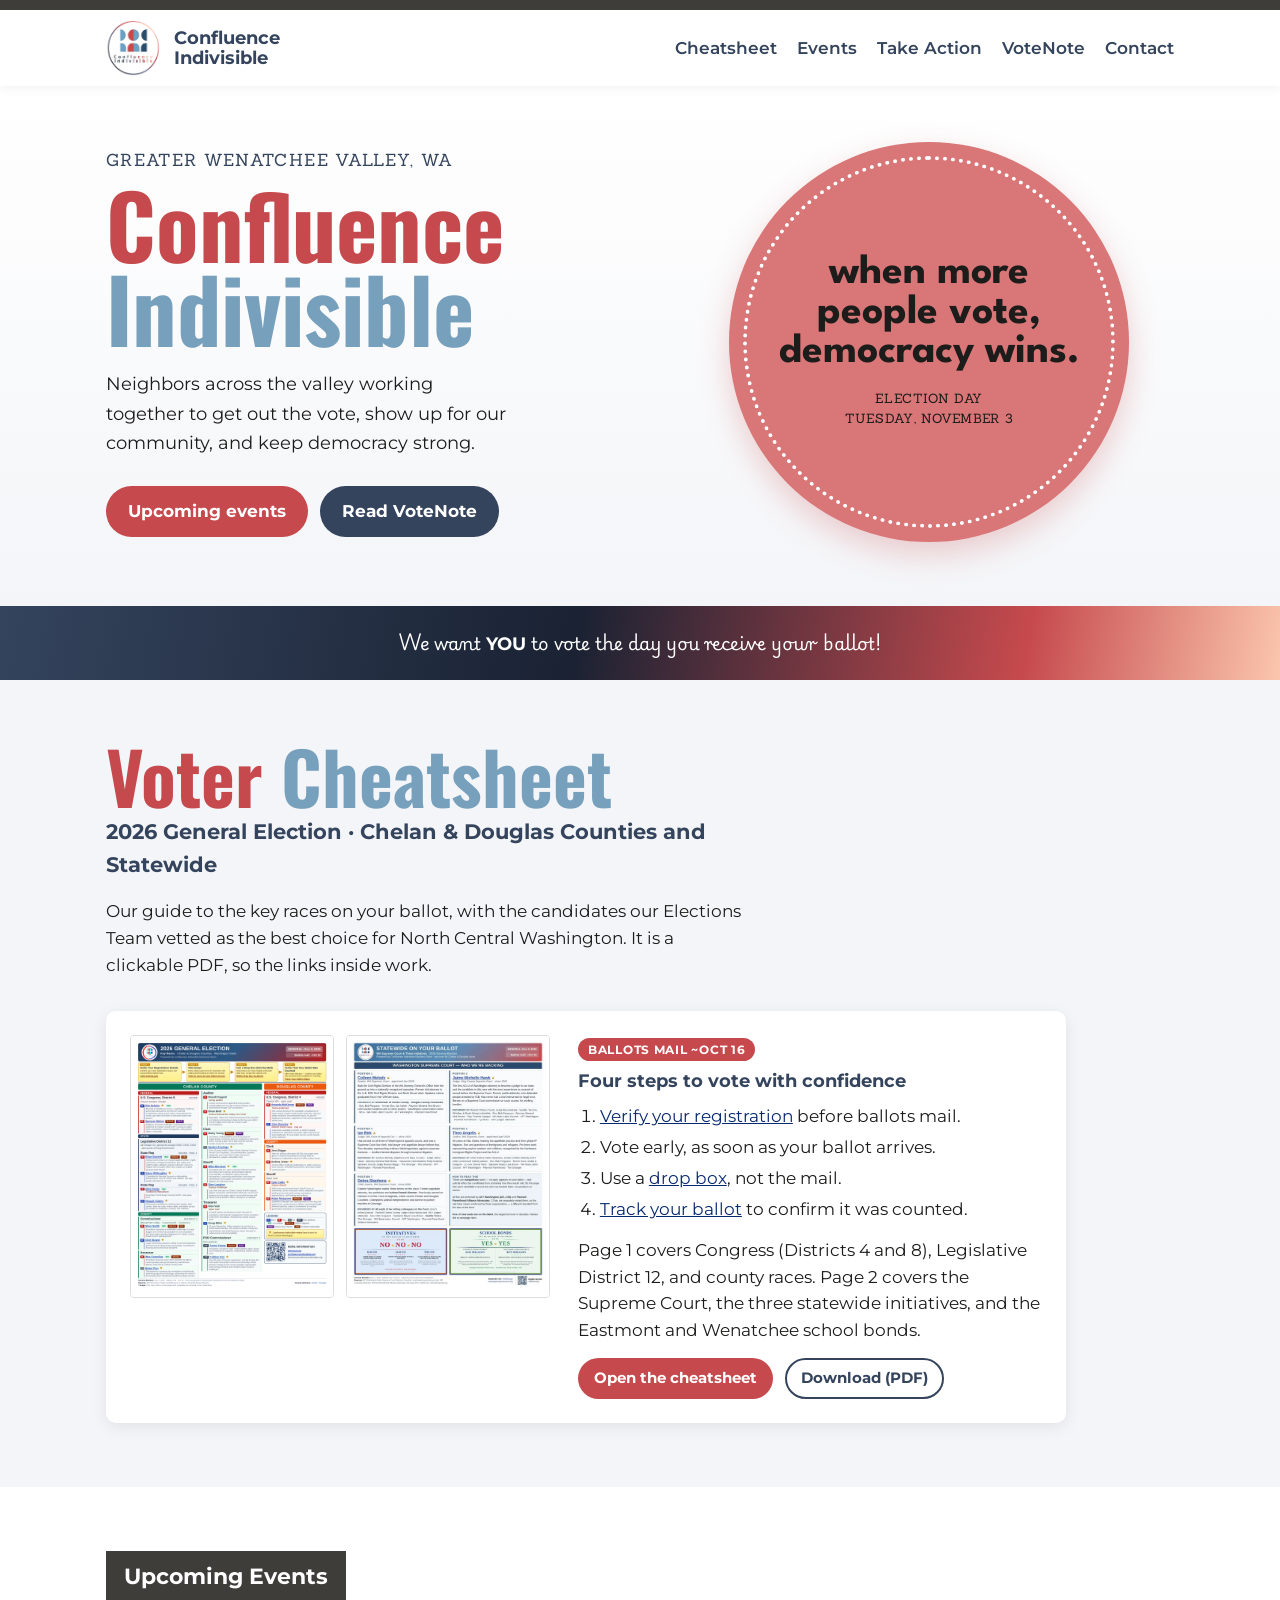
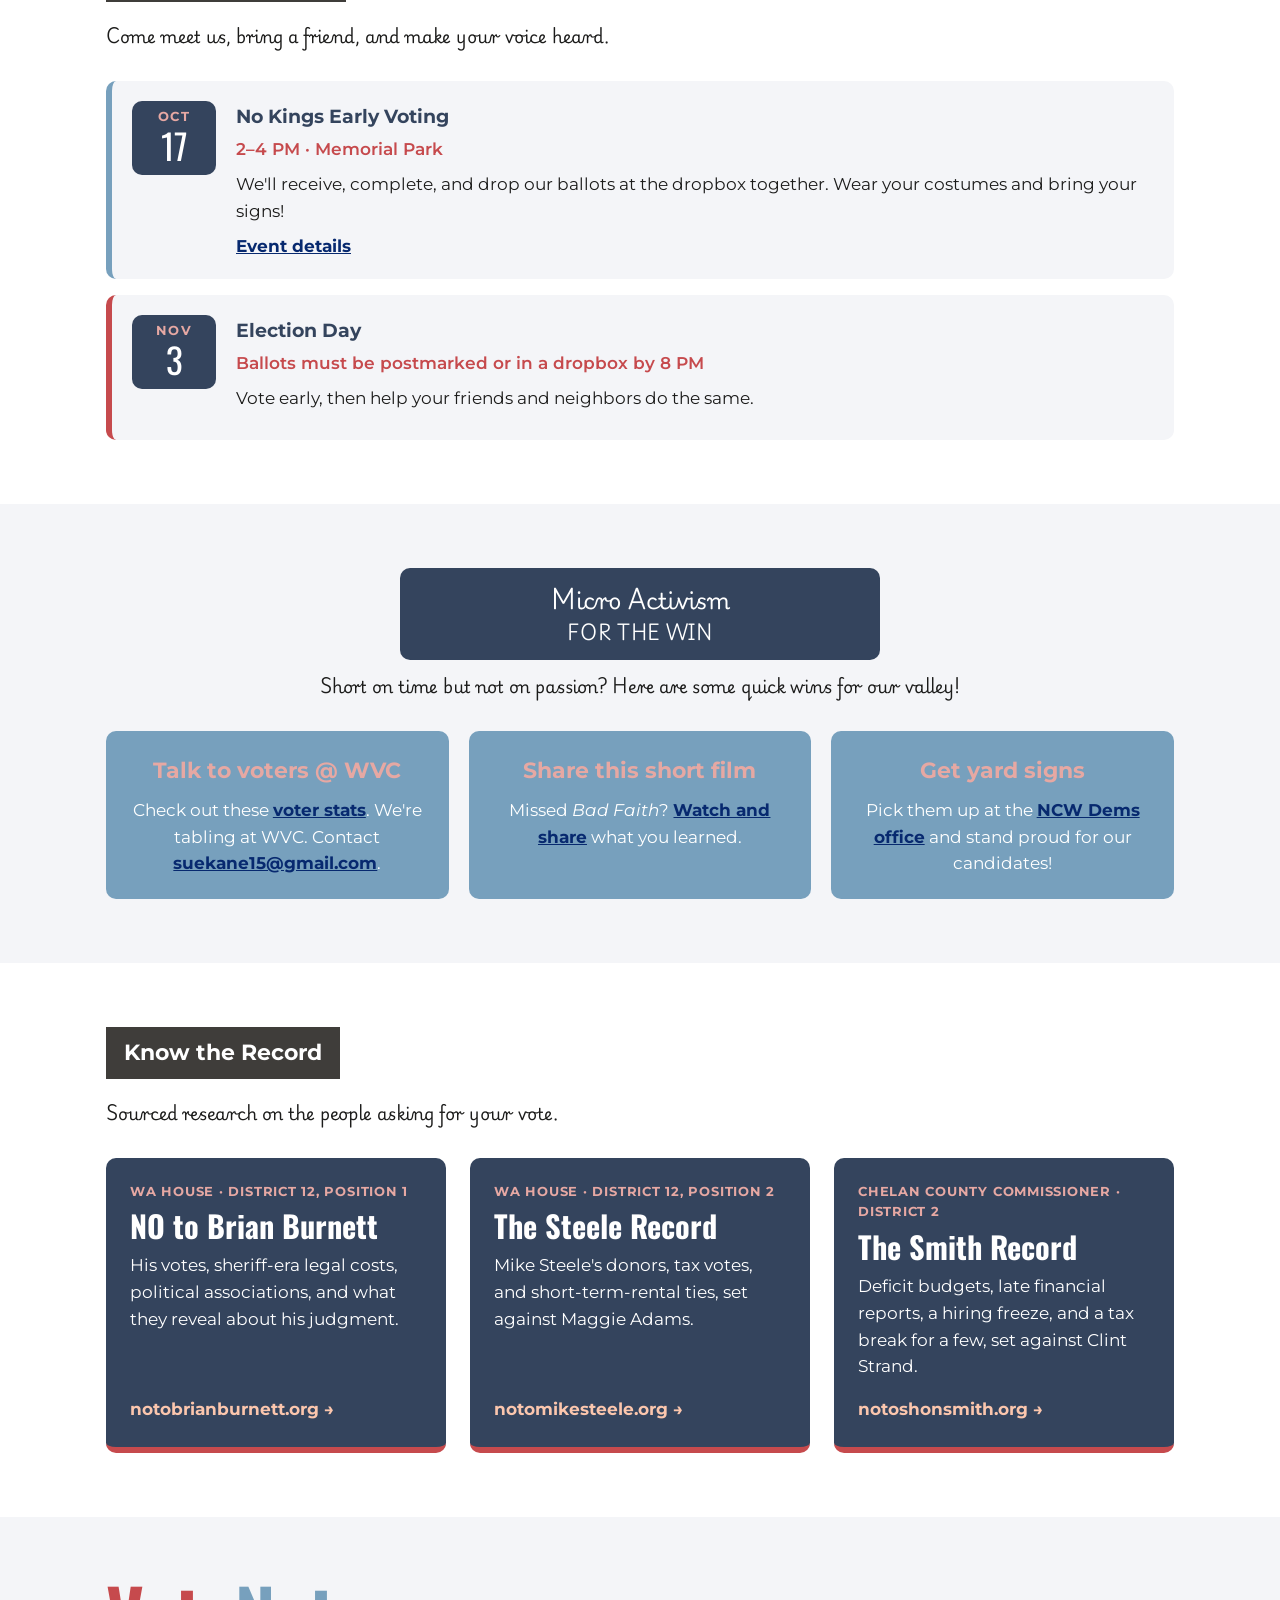
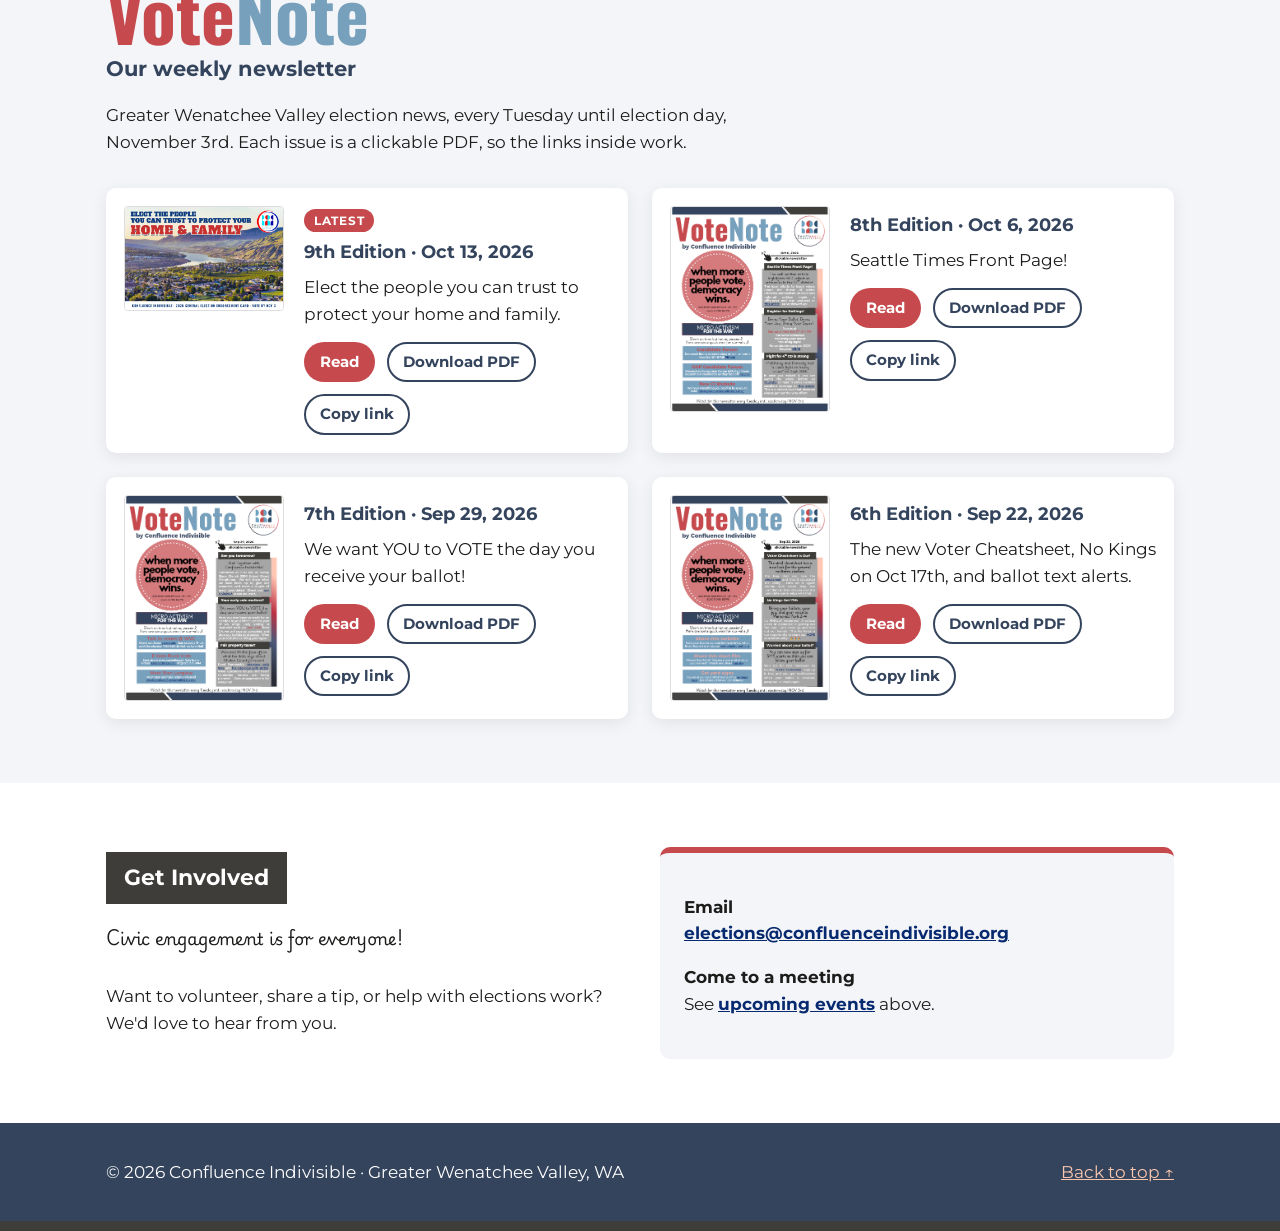
==== commit 500a6977: "Cheatsheet: single banner with both page previews linking to the PDF; Download (PDF) label Co-Author" ====
--- a/index.html
+++ b/index.html
@@ -70,12 +70,12 @@
         <div class="newsletter-head">
           <p class="wordmark"><span class="r">Voter</span> <span class="b">Cheatsheet</span></p>
           <p class="byline">2026 General Election · Chelan &amp; Douglas Counties and Statewide</p>
-          <p>Our guides to the key races on your ballot, with the candidates our Elections Team vetted as the best choice for North Central Washington. The Chelan &amp; Douglas guide is a clickable PDF, so the links inside work.</p>
-          <p><a class="btn btn-secondary btn-sm" href="cheatsheets/index.html">See both cheatsheets in one place &rarr;</a></p>
+          <p>Our guide to the key races on your ballot, with the candidates our Elections Team vetted as the best choice for North Central Washington. It is a clickable PDF, so the links inside work.</p>
         </div>
         <div class="issue cheatsheet-card">
-          <a href="cheatsheets/index.html#chelan-douglas">
-            <img src="images/2026-general-election-cheatsheet.png" alt="2026 General Election cheatsheet for Chelan and Douglas counties">
+          <a class="previews" href="guides/2026-general-election-cheatsheets-combined.pdf" target="_blank" rel="noopener" aria-label="Open the Voter Cheatsheet PDF">
+            <img src="images/2026-general-election-cheatsheet.png" alt="Page 1: Chelan and Douglas counties cheatsheet">
+            <img src="images/2026-general-election-judges-initiatives.jpg" alt="Page 2: Statewide Supreme Court candidates, initiatives, and school bonds" loading="lazy">
           </a>
           <div class="issue-body">
             <span class="tag">Ballots mail ~Oct 16</span>
@@ -86,25 +86,10 @@
               <li>Use a <a href="https://www.co.chelan.wa.us/elections/pages/ballot-drop-box-locations">drop box</a>, not the mail.</li>
               <li><a href="https://voter.votewa.gov/portal2023/login.aspx">Track your ballot</a> to confirm it was counted.</li>
             </ol>
-            <p>Covers Congress (Districts 4 and 8), Legislative District 12, and county races for commissioner, assessor, auditor, clerk, sheriff, treasurer, and PUD.</p>
+            <p>Page 1 covers Congress (Districts 4 and 8), Legislative District 12, and county races. Page 2 covers the Supreme Court, the three statewide initiatives, and the Eastmont and Wenatchee school bonds.</p>
             <div class="btn-row">
-              <a class="btn btn-primary btn-sm" href="cheatsheets/index.html#chelan-douglas">Read the cheatsheet</a>
-              <a class="btn btn-outline btn-sm" href="guides/2026-general-election-cheatsheets-combined.pdf" download>Download both (PDF)</a>
-            </div>
-          </div>
-        </div>
-
-        <div class="issue cheatsheet-card">
-          <a href="cheatsheets/index.html#statewide">
-            <img src="images/2026-general-election-judges-initiatives.jpg" alt="Statewide on your ballot: Washington Supreme Court candidates, three initiatives, and school bonds" loading="lazy">
-          </a>
-          <div class="issue-body">
-            <span class="tag">Statewide</span>
-            <h3>Supreme Court judges, initiatives &amp; school bonds</h3>
-            <p>Five of nine Supreme Court seats are on the ballot, the largest turnover in decades. See who we're backing for Positions 1, 3, 4, 5 and 7, plus our recommendations on the three statewide initiatives and the Eastmont and Wenatchee school bonds.</p>
-            <div class="btn-row">
-              <a class="btn btn-primary btn-sm" href="cheatsheets/index.html#statewide">View the cheatsheet</a>
-              <a class="btn btn-outline btn-sm" href="guides/2026-general-election-cheatsheets-combined.pdf" download>Download both (PDF)</a>
+              <a class="btn btn-primary btn-sm" href="guides/2026-general-election-cheatsheets-combined.pdf" target="_blank" rel="noopener">Open the cheatsheet</a>
+              <a class="btn btn-outline btn-sm" href="guides/2026-general-election-cheatsheets-combined.pdf" download>Download (PDF)</a>
             </div>
           </div>
         </div>
--- a/css/styles.css
+++ b/css/styles.css
@@ -436,7 +436,8 @@
 button.btn-outline { font-size: 0.95rem; }
 
 /* Voter cheatsheet */
-.cheatsheet-card { grid-template-columns: 240px 1fr; gap: 28px; padding: 24px; max-width: 860px; }
+.cheatsheet-card { grid-template-columns: 420px 1fr; gap: 28px; padding: 24px; max-width: 960px; }
+.previews { display: grid; grid-template-columns: 1fr 1fr; gap: 12px; }
 .cheatsheet-card + .cheatsheet-card { margin-top: 24px; }
 .steps { margin: 0 0 14px; padding-left: 1.3em; }
 .steps li { margin-bottom: 4px; }
@@ -492,7 +493,7 @@
   .date { font-size: 1.8rem; }
   .issue { grid-template-columns: 110px 1fr; gap: 14px; }
   .cheatsheet-card { grid-template-columns: 1fr; padding: 18px; }
-  .cheatsheet-card img { max-width: 260px; margin: 0 auto; }
+  .previews { max-width: 400px; margin: 0 auto; }
 }
 
 /* Cheatsheet viewer (cheatsheets/index.html). CSS-only selector, no JavaScript.
